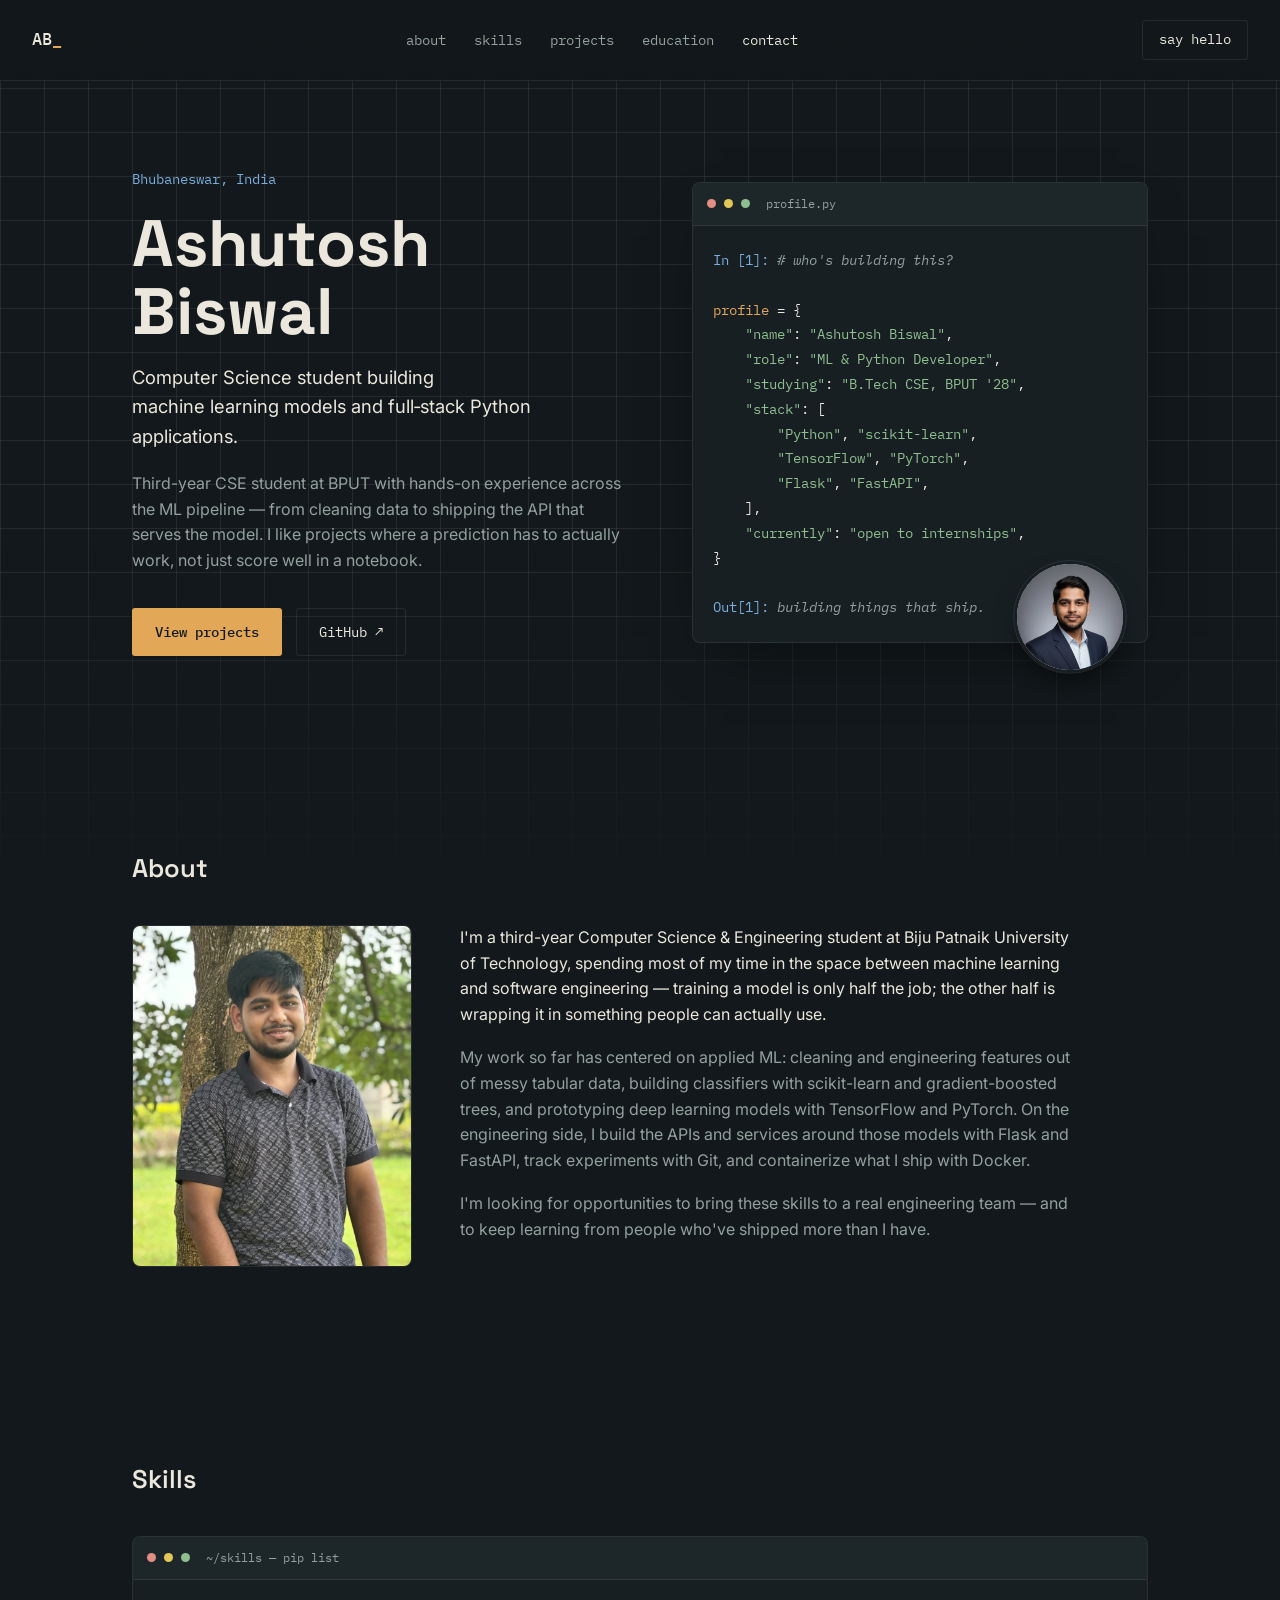
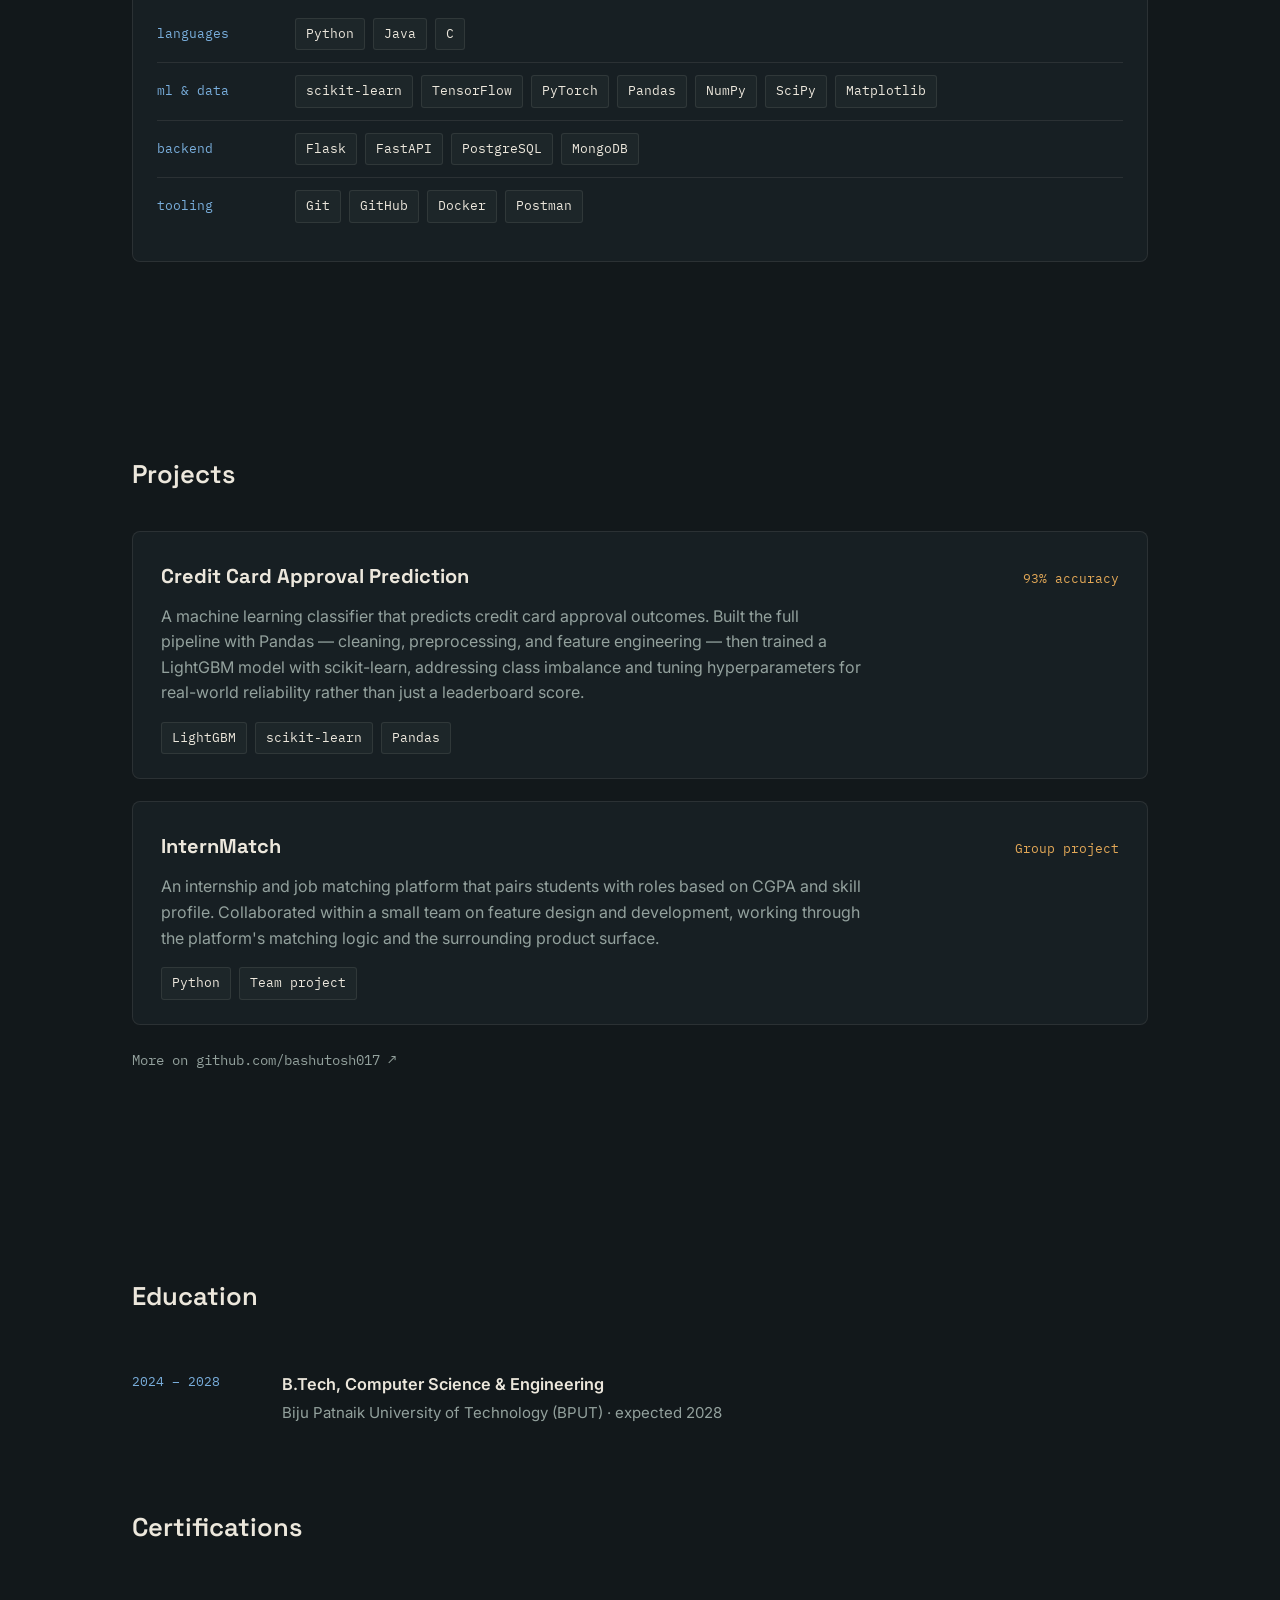
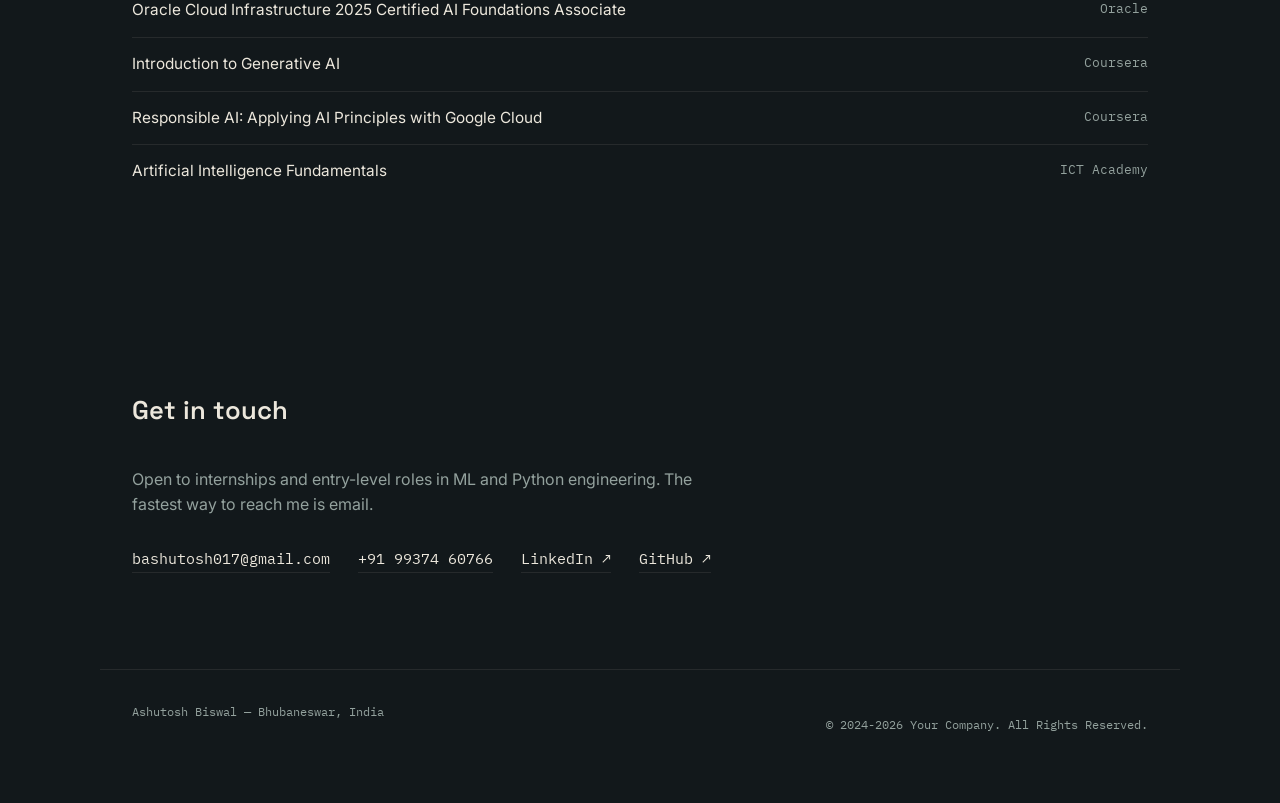
==== index.html @ 59e6945a "Add files via upload" ====
<!DOCTYPE html>
<html lang="en">
<head>
<meta charset="UTF-8">
<meta name="viewport" content="width=device-width, initial-scale=1.0">
<title>Ashutosh Biswal — ML & Python Developer</title>
<meta name="description" content="Portfolio of Ashutosh Biswal, a Computer Science student building machine learning models and Python applications.">
<link rel="icon" type="image/x-icon" href="/assets/favicon.ico">
<link rel="preconnect" href="https://fonts.googleapis.com">
<link rel="preconnect" href="https://fonts.gstatic.com" crossorigin>
<link href="https://fonts.googleapis.com/css2?family=Space+Grotesk:wght@400;500;600;700&family=IBM+Plex+Mono:wght@400;500&family=Inter:wght@400;500;600&display=swap" rel="stylesheet">
<link rel="stylesheet" href="style.css">
</head>
<body>

<div class="grid-overlay" aria-hidden="true"></div>

<header class="nav">
  <a href="#top" class="nav__brand">AB<span class="nav__cursor">_</span></a>
  <nav class="nav__links">
    <a href="#about">about</a>
    <a href="#skills">skills</a>
    <a href="#projects">projects</a>
    <a href="#education">education</a>
    <a href="#contact">contact</a>
  </nav>
  <a class="nav__resume" href="mailto:bashutosh017@gmail.com">say hello</a>
  <button class="nav__toggle" id="navToggle" aria-expanded="false" aria-controls="navMobile" aria-label="Open menu">
    <span></span><span></span>
  </button>
</header>

<nav id="navMobile" class="nav-mobile">
  <a href="#about">about</a>
  <a href="#skills">skills</a>
  <a href="#projects">projects</a>
  <a href="#education">education</a>
  <a href="#contact">contact</a>
</nav>

<main id="top">

  <!-- HERO -->
  <section class="hero">
    <div class="hero__text">
      <p class="hero__kicker">Bhubaneswar, India</p>
      <h1 class="hero__title">Ashutosh Biswal</h1>
      <p class="hero__role">Computer Science student building machine&nbsp;learning models and full‑stack Python applications.</p>
      <p class="hero__desc">Third-year CSE student at BPUT with hands-on experience across the ML pipeline — from cleaning data to shipping the API that serves the model. I like projects where a prediction has to actually work, not just score well in a notebook.</p>
      <div class="hero__actions">
        <a href="#projects" class="btn btn--primary">View projects</a>
        <a href="https://github.com/bashutosh017" target="_blank" rel="noopener" class="btn btn--ghost">GitHub ↗</a>
      </div>
    </div>

    <div class="hero__panel">
      <div class="cell">
        <div class="cell__bar">
          <span class="dot dot--r"></span><span class="dot dot--y"></span><span class="dot dot--g"></span>
          <span class="cell__label">profile.py</span>
        </div>
        <div class="cell__body">
<pre><code><span class="tok-kw">In [1]:</span> <span class="tok-com"># who's building this?</span>

<span class="tok-var">profile</span> = {
    <span class="tok-str">"name"</span>: <span class="tok-str">"Ashutosh Biswal"</span>,
    <span class="tok-str">"role"</span>: <span class="tok-str">"ML & Python Developer"</span>,
    <span class="tok-str">"studying"</span>: <span class="tok-str">"B.Tech CSE, BPUT '28"</span>,
    <span class="tok-str">"stack"</span>: [
        <span class="tok-str">"Python"</span>, <span class="tok-str">"scikit-learn"</span>,
        <span class="tok-str">"TensorFlow"</span>, <span class="tok-str">"PyTorch"</span>,
        <span class="tok-str">"Flask"</span>, <span class="tok-str">"FastAPI"</span>,
    ],
    <span class="tok-str">"currently"</span>: <span class="tok-str">"open to internships"</span>,
}

<span class="tok-kw">Out[1]:</span> <span class="tok-com">building things that ship.</span></code></pre>
        </div>
      </div>
      <img class="hero__photo" src="assets/headshot.jpg" alt="Portrait of Ashutosh Biswal">
    </div>
  </section>

  <!-- ABOUT -->
  <section id="about" class="section about">
    <h2 class="section__title">About</h2>
    <div class="about__grid">
      <img class="about__photo" src="assets/about.jpg" alt="Ashutosh Biswal standing outdoors">
      <div class="about__copy">
        <p>I'm a third-year Computer Science & Engineering student at Biju Patnaik University of Technology, spending most of my time in the space between machine learning and software engineering — training a model is only half the job; the other half is wrapping it in something people can actually use.</p>
        <p>My work so far has centered on applied ML: cleaning and engineering features out of messy tabular data, building classifiers with scikit-learn and gradient-boosted trees, and prototyping deep learning models with TensorFlow and PyTorch. On the engineering side, I build the APIs and services around those models with Flask and FastAPI, track experiments with Git, and containerize what I ship with Docker.</p>
        <p>I'm looking for opportunities to bring these skills to a real engineering team — and to keep learning from people who've shipped more than I have.</p>
      </div>
    </div>
  </section>

  <!-- SKILLS -->
  <section id="skills" class="section skills">
    <h2 class="section__title">Skills</h2>
    <div class="terminal">
      <div class="cell__bar">
        <span class="dot dot--r"></span><span class="dot dot--y"></span><span class="dot dot--g"></span>
        <span class="cell__label">~/skills — pip list</span>
      </div>
      <div class="terminal__body">
        <div class="skill-row">
          <span class="skill-row__label">languages</span>
          <div class="skill-tags">
            <span class="tag">Python</span><span class="tag">Java</span><span class="tag">C</span>
          </div>
        </div>
        <div class="skill-row">
          <span class="skill-row__label">ml &amp; data</span>
          <div class="skill-tags">
            <span class="tag">scikit-learn</span><span class="tag">TensorFlow</span><span class="tag">PyTorch</span><span class="tag">Pandas</span><span class="tag">NumPy</span><span class="tag">SciPy</span><span class="tag">Matplotlib</span>
          </div>
        </div>
        <div class="skill-row">
          <span class="skill-row__label">backend</span>
          <div class="skill-tags">
            <span class="tag">Flask</span><span class="tag">FastAPI</span><span class="tag">PostgreSQL</span><span class="tag">MongoDB</span>
          </div>
        </div>
        <div class="skill-row">
          <span class="skill-row__label">tooling</span>
          <div class="skill-tags">
            <span class="tag">Git</span><span class="tag">GitHub</span><span class="tag">Docker</span><span class="tag">Postman</span>
          </div>
        </div>
      </div>
    </div>
  </section>

  <!-- PROJECTS -->
  <section id="projects" class="section projects">
    <h2 class="section__title">Projects</h2>
    <div class="project-list">

      <article class="project">
        <div class="project__head">
          <h3>Credit Card Approval Prediction</h3>
          <span class="project__stat">93% accuracy</span>
        </div>
        <p>A machine learning classifier that predicts credit card approval outcomes. Built the full pipeline with Pandas — cleaning, preprocessing, and feature engineering — then trained a LightGBM model with scikit-learn, addressing class imbalance and tuning hyperparameters for real-world reliability rather than just a leaderboard score.</p>
        <div class="project__tags">
          <span class="tag">LightGBM</span><span class="tag">scikit-learn</span><span class="tag">Pandas</span>
        </div>
      </article>

      <article class="project">
        <div class="project__head">
          <h3>InternMatch</h3>
          <span class="project__stat">Group project</span>
        </div>
        <p>An internship and job matching platform that pairs students with roles based on CGPA and skill profile. Collaborated within a small team on feature design and development, working through the platform's matching logic and the surrounding product surface.</p>
        <div class="project__tags">
          <span class="tag">Python</span><span class="tag">Team project</span>
        </div>
      </article>

    </div>
    <p class="projects__more">More on <a href="https://github.com/bashutosh017" target="_blank" rel="noopener">github.com/bashutosh017 ↗</a></p>
  </section>

  <!-- EDUCATION + CERTIFICATIONS -->
  <section id="education" class="section edu">
    <h2 class="section__title">Education</h2>
    <ol class="timeline">
      <li>
        <span class="timeline__year">2024 – 2028</span>
        <div>
          <h3>B.Tech, Computer Science & Engineering</h3>
          <p>Biju Patnaik University of Technology (BPUT) · expected 2028</p>
        </div>
      </li>
      <!-- <li>
        <span class="timeline__year">Class XII</span>
        <div>
          <h3>Senior Secondary, CBSE</h3>
          <p>57.5%</p>
        </div>
      </li>
      <li>
        <span class="timeline__year">Class X</span>
        <div>
          <h3>Secondary, CBSE</h3>
          <p>81.2%</p>
        </div>
      </li> -->
    </ol>

    <h2 class="section__title section__title--spaced">Certifications</h2>
    <ul class="certs">
      <li><a href="https://catalog-education.oracle.com/ords/certview/sharebadge?id=CEF68B9917DEB747A6C649C1AF8A13E69504018E63F940E2C3B6FAB4DB45EC8C" target="_blank" rel="noopener"><span>Oracle Cloud Infrastructure 2025 Certified AI Foundations Associate</span><span class="certs__issuer">Oracle</span></a></li>
      <li><a href="https://www.coursera.org/account/accomplishments/verify/R4QJG4KWF47L" target="_blank" rel="noopener"><span>Introduction to Generative AI</span><span class="certs__issuer">Coursera</span></a></li>
      <li><a href="https://www.coursera.org/account/accomplishments/verify/NFGU2NR3I445" target="_blank" rel="noopener"><span>Responsible AI: Applying AI Principles with Google Cloud</span><span class="certs__issuer">Coursera</span></a></li>
      <li><a href="https://www.credly.com/badges/4d975b2f-3b99-4f7e-b25f-8cf0d9aad68c/" target="_blank" rel="noopener"><span>Artificial Intelligence Fundamentals</span><span class="certs__issuer">ICT Academy</span></a></li>
    </ul>
  </section>

  <!-- CONTACT -->
  <section id="contact" class="section contact">
    <h2 class="section__title">Get in touch</h2>
    <p class="contact__lead">Open to internships and entry-level roles in ML and Python engineering. The fastest way to reach me is email.</p>
    <div class="contact__links">
      <a href="mailto:bashutosh017@gmail.com">bashutosh017@gmail.com</a>
      <a href="tel:+919937460766">+91 99374 60766</a>
      <a href="https://www.linkedin.com/in/connect-ashutosh-biswal/" target="_blank" rel="noopener">LinkedIn ↗</a>
      <a href="https://github.com/bashutosh017" target="_blank" rel="noopener">GitHub ↗</a>
    </div>
  </section>

</main>

<footer class="footer">
  <span>Ashutosh Biswal — Bhubaneswar, India</span>
  <p>&copy; 2024-<script>document.write(new Date().getFullYear());</script> Your Company. All Rights Reserved.</p>
</footer>

<script src="script.js"></script>
</body>
</html>
---- style.css ----
:root{
  --ink:        #12181B;
  --panel:      #171F23;
  --panel-2:    #1D2629;
  --paper:      #ECE7DC;
  --muted:      #93A19D;
  --line:       rgba(236,231,220,0.09);
  --blue:       #79AEDC;
  --amber:      #E3A857;
  --green:      #8FBF8F;
  --red:        #E38E82;

  --font-display: 'Space Grotesk', sans-serif;
  --font-body:    'Inter', sans-serif;
  --font-mono:    'IBM Plex Mono', monospace;

  --maxw: 1080px;
}

*{ box-sizing:border-box; }
html{ scroll-behavior:smooth; scroll-padding-top:90px; }

body{
  margin:0;
  background:var(--ink);
  color:var(--paper);
  font-family:var(--font-body);
  line-height:1.6;
  -webkit-font-smoothing:antialiased;
}

a{ color:inherit; text-decoration:none; }
img{ max-width:100%; display:block; }
ul,ol{ margin:0; padding:0; list-style:none; }

:focus-visible{
  outline:2px solid var(--amber);
  outline-offset:3px;
}

@media (prefers-reduced-motion: reduce){
  *{ animation-duration:0.001ms !important; animation-iteration-count:1 !important; transition-duration:0.001ms !important; scroll-behavior:auto !important; }
}

/* faint graph-paper texture across the whole page */
.grid-overlay{
  position:fixed; inset:0; pointer-events:none; z-index:0;
  background-image:
    linear-gradient(var(--line) 1px, transparent 1px),
    linear-gradient(90deg, var(--line) 1px, transparent 1px);
  background-size:44px 44px;
  mask-image:linear-gradient(to bottom, black, black 60%, transparent 100%);
}


.section{
  position:relative; z-index:1;
  max-width:var(--maxw);
  margin:0 auto;
  padding:96px 32px;
}
.section__title{
  font-family:var(--font-display);
  font-size:clamp(1.5rem, 2vw, 1.9rem);
  font-weight:600;
  margin:0 0 36px;
  color:var(--paper);
}
.section__title--spaced{ margin-top:64px; }


.nav{
  position:sticky; top:0; z-index:10;
  display:flex; align-items:center; justify-content:space-between;
  padding:20px 32px;
  background:rgba(18,24,27,0.85);
  backdrop-filter:blur(8px);
  border-bottom:1px solid var(--line);
}
.nav__brand{
  font-family:var(--font-mono);
  font-size:1.05rem;
  font-weight:500;
  color:var(--paper);
}
.nav__cursor{ color:var(--amber); }
.nav__links{ display:flex; gap:28px; font-family:var(--font-mono); font-size:0.88rem; color:var(--muted); }
.nav__links a:hover, .nav__links a.is-active{ color:var(--paper); }
.nav-mobile a.is-active{ color:var(--paper); }
.nav__resume{
  font-family:var(--font-mono);
  font-size:0.85rem;
  padding:8px 16px;
  border:1px solid var(--line);
  border-radius:3px;
  color:var(--paper);
  transition:border-color .15s ease, color .15s ease;
}
.nav__resume:hover{ border-color:var(--amber); color:var(--amber); }

.nav__toggle{
  display:none;
  width:34px; height:34px;
  background:none; border:none; cursor:pointer;
  flex-direction:column; align-items:center; justify-content:center; gap:6px;
}
.nav__toggle span{
  width:20px; height:1.5px; background:var(--paper);
  transition:transform .2s ease, opacity .2s ease;
}
.nav__toggle[aria-expanded="true"] span:first-child{ transform:translateY(3.75px) rotate(45deg); }
.nav__toggle[aria-expanded="true"] span:last-child{ transform:translateY(-3.75px) rotate(-45deg); }

.nav-mobile{
  display:none;
  flex-direction:column;
  position:sticky; top:73px; z-index:9;
  background:var(--ink);
  border-bottom:1px solid var(--line);
}
.nav-mobile.is-open{ display:flex; }
.nav-mobile a{
  padding:16px 32px;
  font-family:var(--font-mono);
  font-size:0.95rem;
  color:var(--muted);
  border-bottom:1px solid var(--line);
}
.nav-mobile a:hover{ color:var(--paper); }

@media (max-width:760px){
  .nav__links{ display:none; }
  .nav__toggle{ display:flex; }
  .nav__resume{ display:none; }
}


.hero{
  position:relative; z-index:1;
  max-width:var(--maxw);
  margin:0 auto;
  padding:88px 32px 96px;
  display:grid;
  grid-template-columns:1.05fr 0.95fr;
  gap:56px;
  align-items:center;
}
.hero__kicker{
  font-family:var(--font-mono);
  font-size:0.85rem;
  color:var(--blue);
  margin:0 0 18px;
}
.hero__title{
  font-family:var(--font-display);
  font-size:clamp(2.6rem, 5.4vw, 4.1rem);
  line-height:1.04;
  font-weight:700;
  margin:0 0 18px;
  color:var(--paper);
}
.hero__role{
  font-size:1.15rem;
  color:var(--paper);
  max-width:34ch;
  margin:0 0 20px;
}
.hero__desc{
  color:var(--muted);
  max-width:52ch;
  margin:0 0 34px;
}
.hero__actions{ display:flex; gap:14px; flex-wrap:wrap; }

.btn{
  font-family:var(--font-mono);
  font-size:0.88rem;
  padding:12px 22px;
  border-radius:3px;
  border:1px solid transparent;
  display:inline-block;
  transition:transform .15s ease, border-color .15s ease, background .15s ease;
}
.btn--primary{ background:var(--amber); color:var(--ink); font-weight:500; }
.btn--primary:hover{ transform:translateY(-1px); }
.btn--ghost{ border-color:var(--line); color:var(--paper); }
.btn--ghost:hover{ border-color:var(--blue); color:var(--blue); }

.hero__panel{ position:relative; }

.cell{
  background:var(--panel);
  border:1px solid var(--line);
  border-radius:8px;
  overflow:hidden;
  box-shadow:0 24px 60px -30px rgba(0,0,0,0.6);
}
.cell__bar{
  display:flex; align-items:center; gap:8px;
  padding:11px 14px;
  background:var(--panel-2);
  border-bottom:1px solid var(--line);
}
.dot{ width:9px; height:9px; border-radius:50%; display:inline-block; }
.dot--r{ background:#E38E82; } .dot--y{ background:#E3C857; } .dot--g{ background:#8FBF8F; }
.cell__label{
  margin-left:8px;
  font-family:var(--font-mono);
  font-size:0.78rem;
  color:var(--muted);
}
.cell__body{ padding:22px 20px; overflow-x:auto; }
.cell__body pre{ margin:0; }
.cell__body code{
  font-family:var(--font-mono);
  font-size:0.86rem;
  line-height:1.75;
  white-space:pre;
  color:var(--paper);
}
.tok-kw{ color:var(--blue); }
.tok-com{ color:var(--muted); font-style:italic; }
.tok-var{ color:var(--amber); }
.tok-str{ color:var(--green); }

.hero__photo{
  width:112px; height:112px;
  border-radius:50%;
  object-fit:cover;
  border:3px solid var(--panel);
  outline:1px solid var(--line);
  position:absolute;
  right:22px; bottom:-30px;
  box-shadow:0 14px 30px -12px rgba(0,0,0,0.7);
}

@media (max-width:860px){
  .hero{ grid-template-columns:1fr; padding-top:56px; }
  .hero__photo{ position:static; margin-top:18px; }
}

/* ---------------------------------------------------------
   About
--------------------------------------------------------- */
.about__grid{
  display:grid;
  grid-template-columns:280px 1fr;
  gap:48px;
  align-items:start;
}
.about__photo{
  border-radius:8px;
  border:1px solid var(--line);
}
.about__copy p{ color:var(--muted); margin:0 0 18px; max-width:62ch; }
.about__copy p:first-child{ color:var(--paper); }

@media (max-width:760px){
  .about__grid{ grid-template-columns:1fr; }
  .about__photo{ max-width:220px; }
}

/* ---------------------------------------------------------
   Skills (terminal block)
--------------------------------------------------------- */
.terminal{
  background:var(--panel);
  border:1px solid var(--line);
  border-radius:8px;
  overflow:hidden;
}
.terminal__body{ padding:26px 24px; }
.skill-row{
  display:grid;
  grid-template-columns:120px 1fr;
  gap:18px;
  align-items:baseline;
  padding:12px 0;
  border-bottom:1px solid var(--line);
}
.skill-row:last-child{ border-bottom:none; }
.skill-row__label{
  font-family:var(--font-mono);
  font-size:0.82rem;
  color:var(--blue);
}
.skill-tags{ display:flex; flex-wrap:wrap; gap:8px; }
.tag{
  font-family:var(--font-mono);
  font-size:0.8rem;
  color:var(--paper);
  background:var(--panel-2);
  border:1px solid var(--line);
  border-radius:3px;
  padding:5px 10px;
}

@media (max-width:560px){
  .skill-row{ grid-template-columns:1fr; gap:8px; }
}

/* ---------------------------------------------------------
   Projects
--------------------------------------------------------- */
.project-list{ display:flex; flex-direction:column; gap:22px; }
.project{
  background:var(--panel);
  border:1px solid var(--line);
  border-radius:8px;
  padding:28px 28px 24px;
  transition:border-color .15s ease;
}
.project:hover{ border-color:var(--blue); }
.project__head{
  display:flex; align-items:baseline; justify-content:space-between; gap:16px;
  margin-bottom:12px; flex-wrap:wrap;
}
.project__head h3{
  font-family:var(--font-display);
  font-size:1.25rem;
  margin:0;
  color:var(--paper);
}
.project__stat{
  font-family:var(--font-mono);
  font-size:0.8rem;
  color:var(--amber);
}
.project p{ color:var(--muted); margin:0 0 16px; max-width:70ch; }
.project__tags{ display:flex; gap:8px; flex-wrap:wrap; }

.projects__more{
  margin-top:24px;
  font-family:var(--font-mono);
  font-size:0.86rem;
  color:var(--muted);
}
.projects__more a:hover{ color:var(--blue); }

/* ---------------------------------------------------------
   Education / timeline
--------------------------------------------------------- */
.timeline{ display:flex; flex-direction:column; gap:0; }
.timeline li{
  display:grid;
  grid-template-columns:130px 1fr;
  gap:20px;
  padding:18px 0;
  border-bottom:1px solid var(--line);
}
.timeline li:last-child{ border-bottom:none; }
.timeline__year{
  font-family:var(--font-mono);
  font-size:0.82rem;
  color:var(--blue);
}
.timeline h3{ margin:0 0 4px; font-size:1.02rem; font-weight:600; color:var(--paper); }
.timeline p{ margin:0; color:var(--muted); font-size:0.94rem; }

@media (max-width:560px){
  .timeline li{ grid-template-columns:1fr; gap:4px; }
}

.certs{ display:flex; flex-direction:column; }
.certs li{
  display:flex; justify-content:space-between; gap:16px;
  padding:14px 0;
  border-bottom:1px solid var(--line);
  color:var(--paper);
  font-size:0.96rem;
}
.certs li:last-child{ border-bottom:none; }
.certs__issuer{
  font-family:var(--font-mono);
  font-size:0.82rem;
  color:var(--muted);
  white-space:nowrap;
}

.certs li a{
  display:flex; justify-content:space-between; gap:16px; width:100%;
  color:inherit; text-decoration:none;
}
.certs li a:hover span:first-child{ color:var(--amber); }

@media (max-width:560px){
  .certs li{ flex-direction:column; gap:4px; }
}

/* ---------------------------------------------------------
   Contact
--------------------------------------------------------- */
.contact__lead{ color:var(--muted); max-width:56ch; margin:0 0 28px; }
.contact__links{
  display:flex; flex-wrap:wrap; gap:14px 28px;
  font-family:var(--font-mono);
  font-size:0.95rem;
}
.contact__links a{
  padding-bottom:2px;
  border-bottom:1px solid var(--line);
  transition:border-color .15s ease, color .15s ease;
}
.contact__links a:hover{ color:var(--amber); border-color:var(--amber); }

/* ---------------------------------------------------------
   Footer
--------------------------------------------------------- */
.footer{
  position:relative; z-index:1;
  max-width:var(--maxw);
  margin:0 auto;
  padding:32px 32px 56px;
  display:flex; justify-content:space-between; flex-wrap:wrap; gap:8px;
  font-family:var(--font-mono);
  font-size:0.78rem;
  color:var(--muted);
  border-top:1px solid var(--line);
}
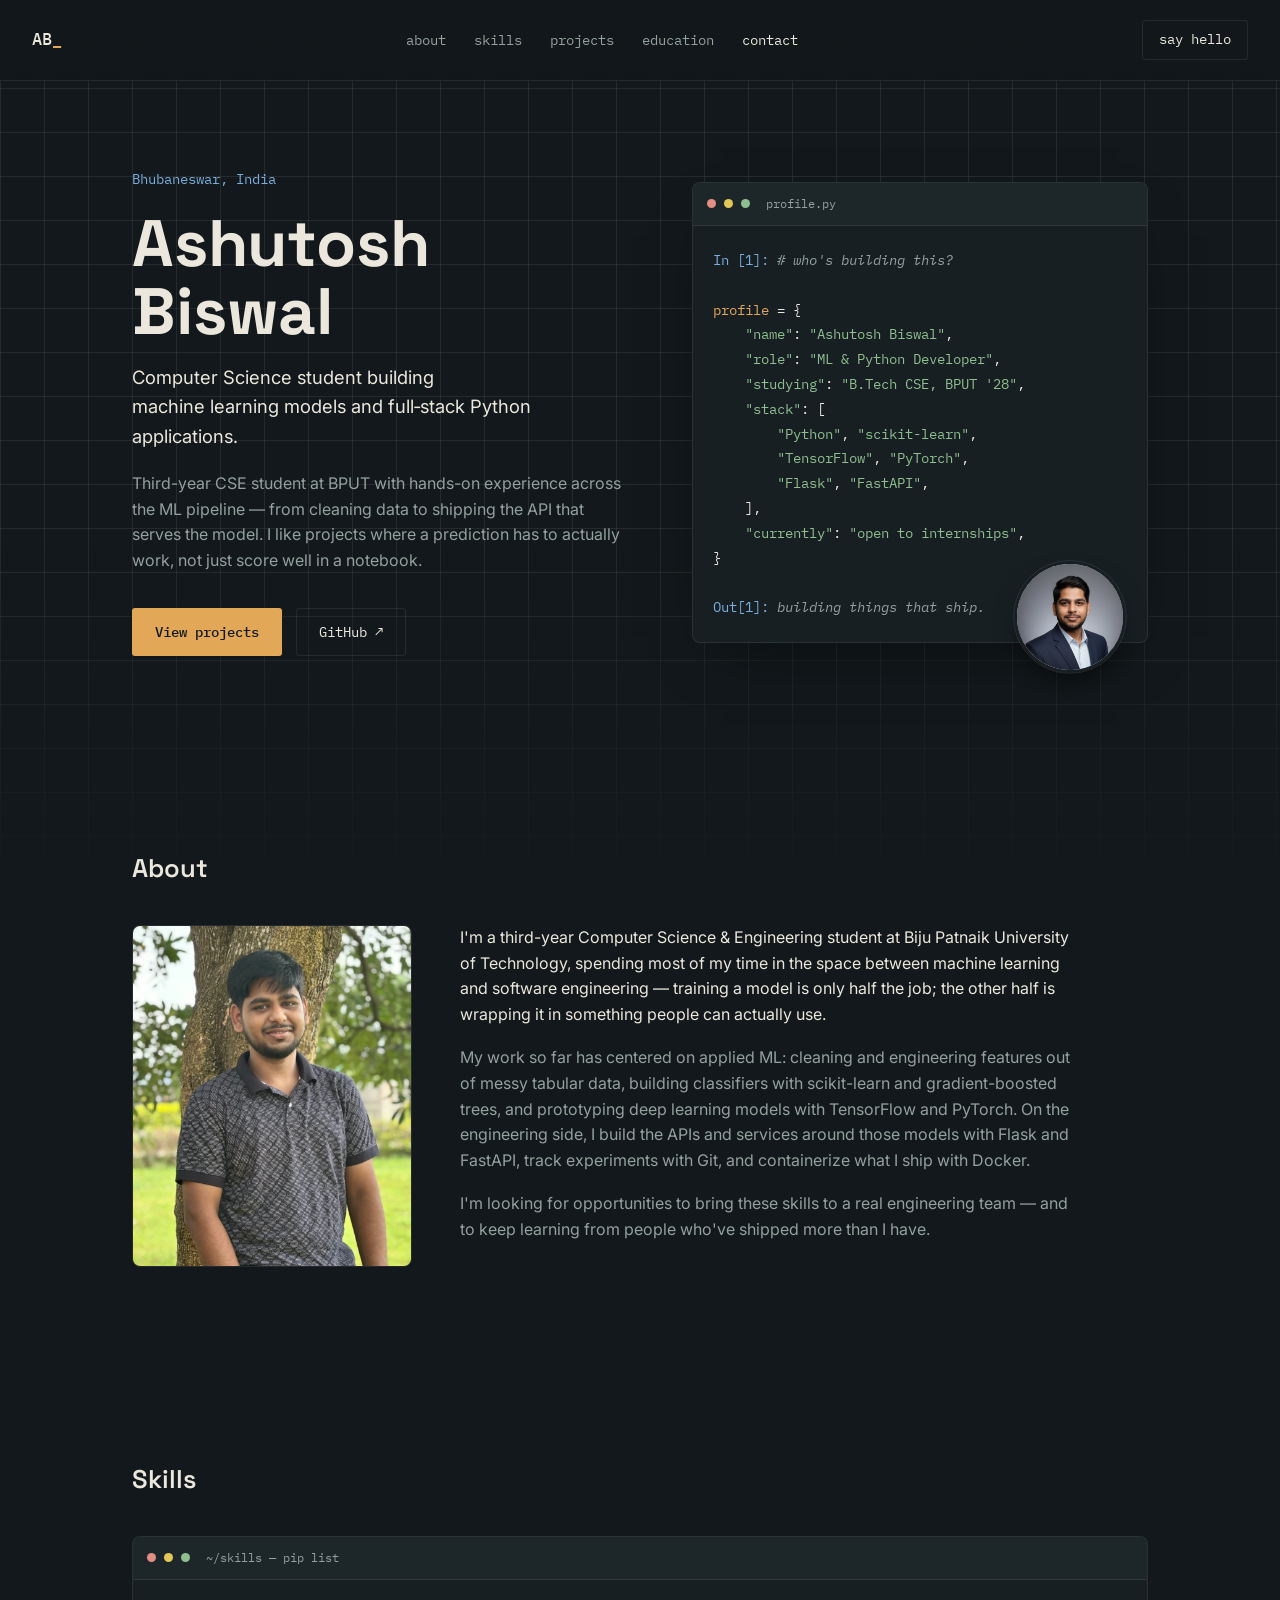
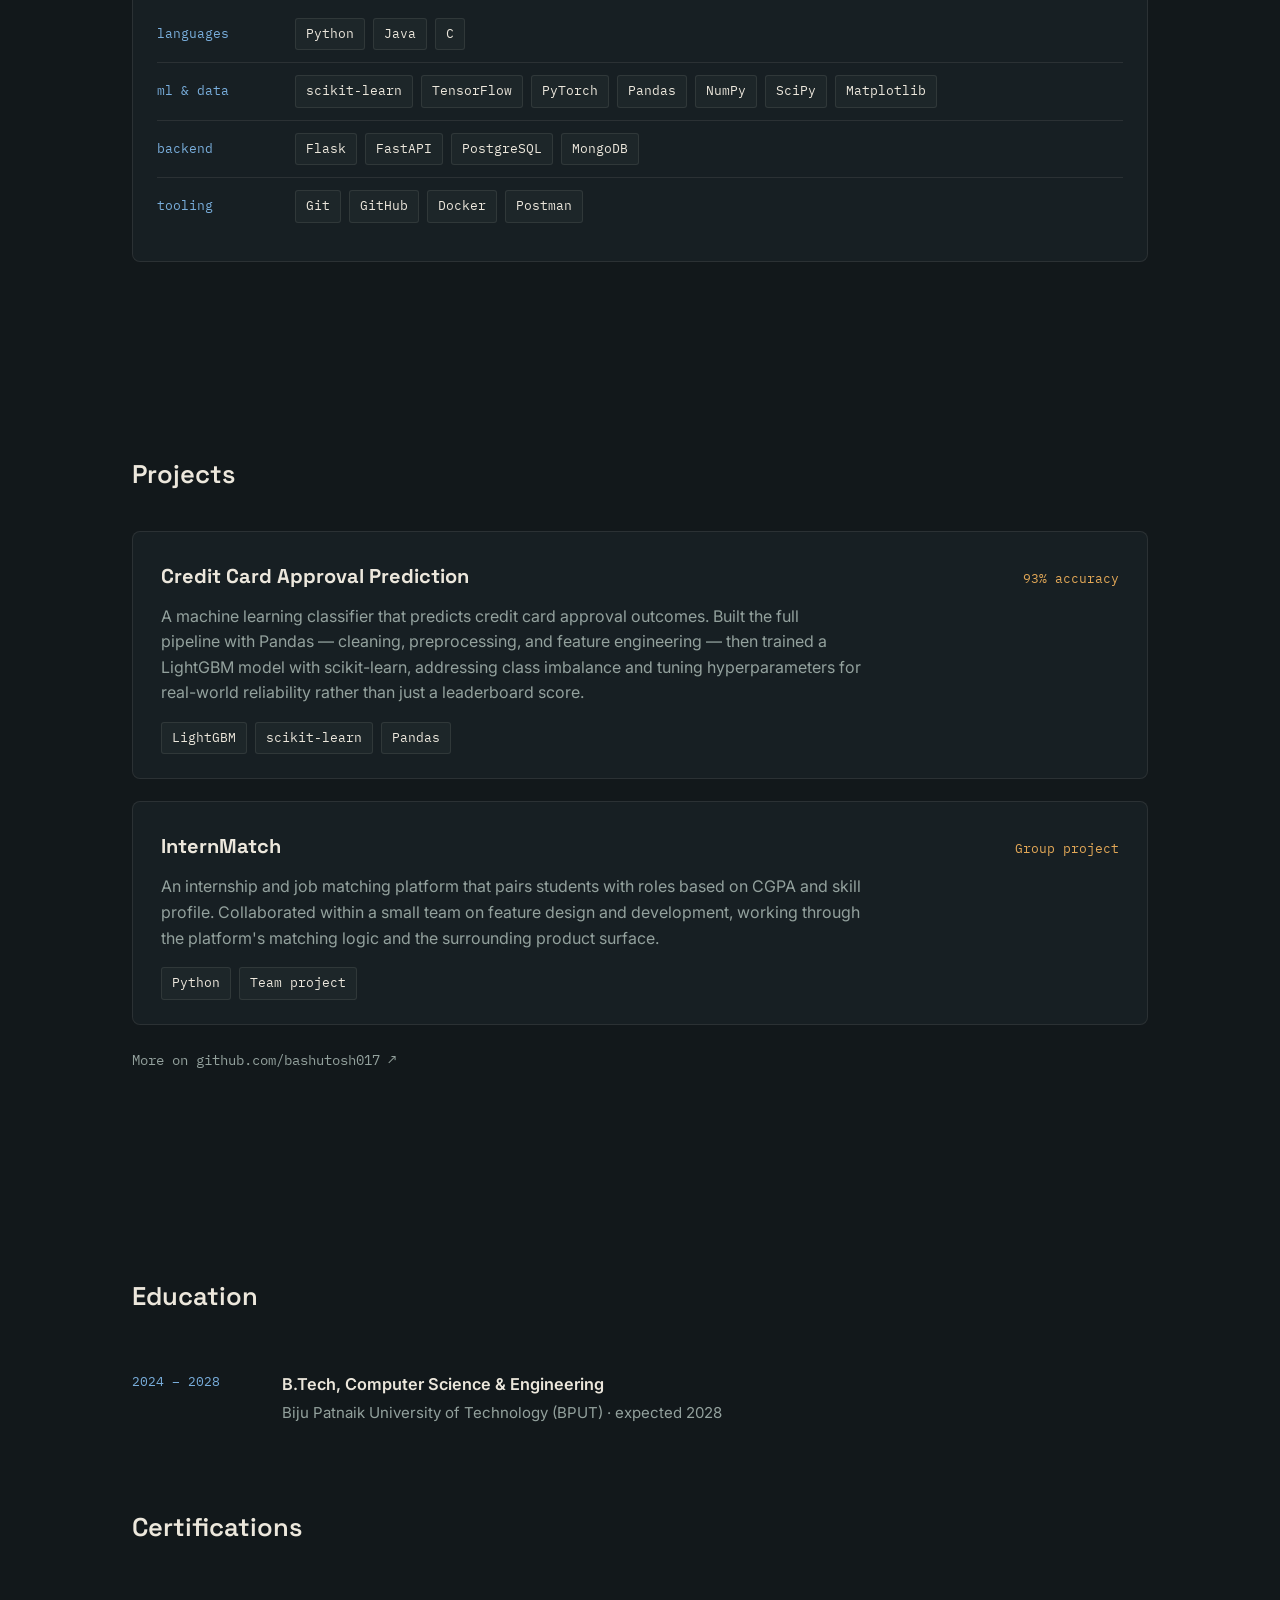
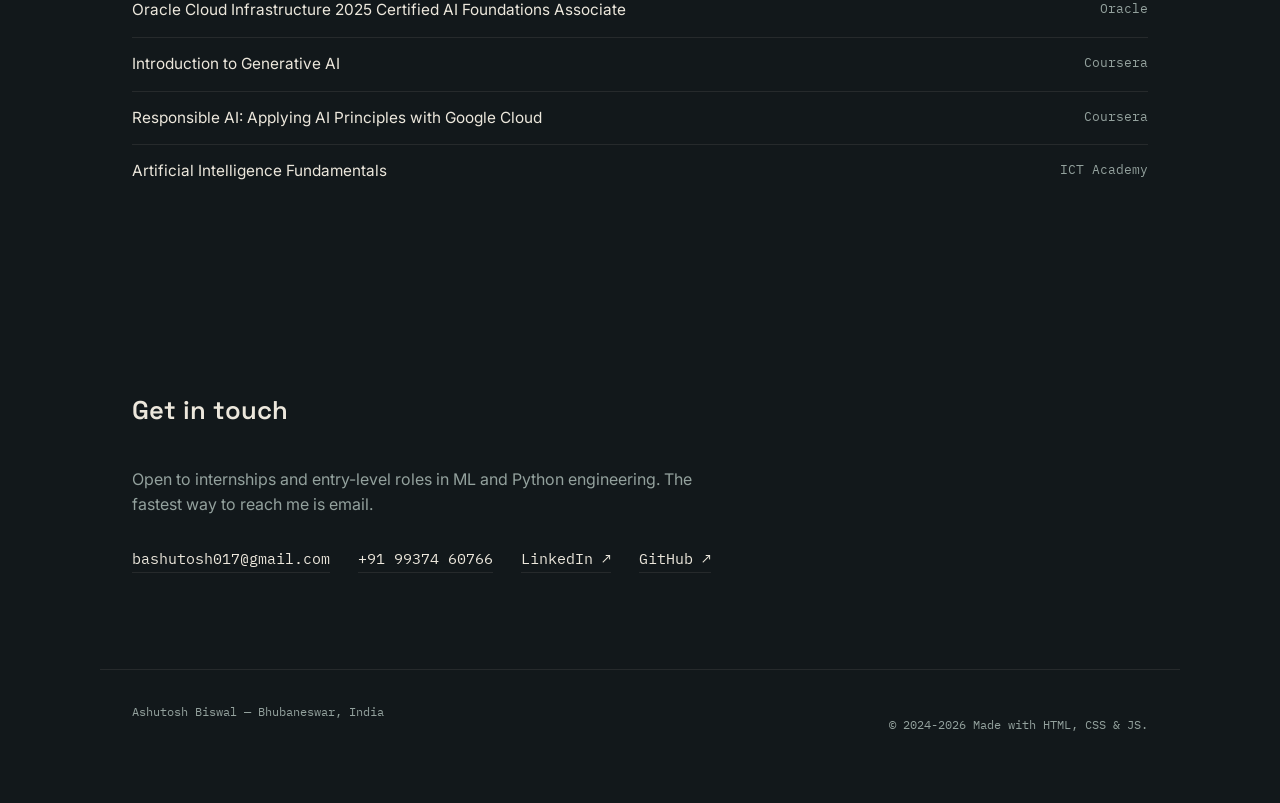
==== commit 4723ca91: "Update index.html" ====
--- a/index.html
+++ b/index.html
@@ -214,7 +214,7 @@
 
 <footer class="footer">
   <span>Ashutosh Biswal — Bhubaneswar, India</span>
-  <p>&copy; 2024-<script>document.write(new Date().getFullYear());</script> Your Company. All Rights Reserved.</p>
+  <p>&copy; 2024-<script>document.write(new Date().getFullYear());</script> Made with HTML, CSS & JS.</p>
 </footer>
 
 <script src="script.js"></script>
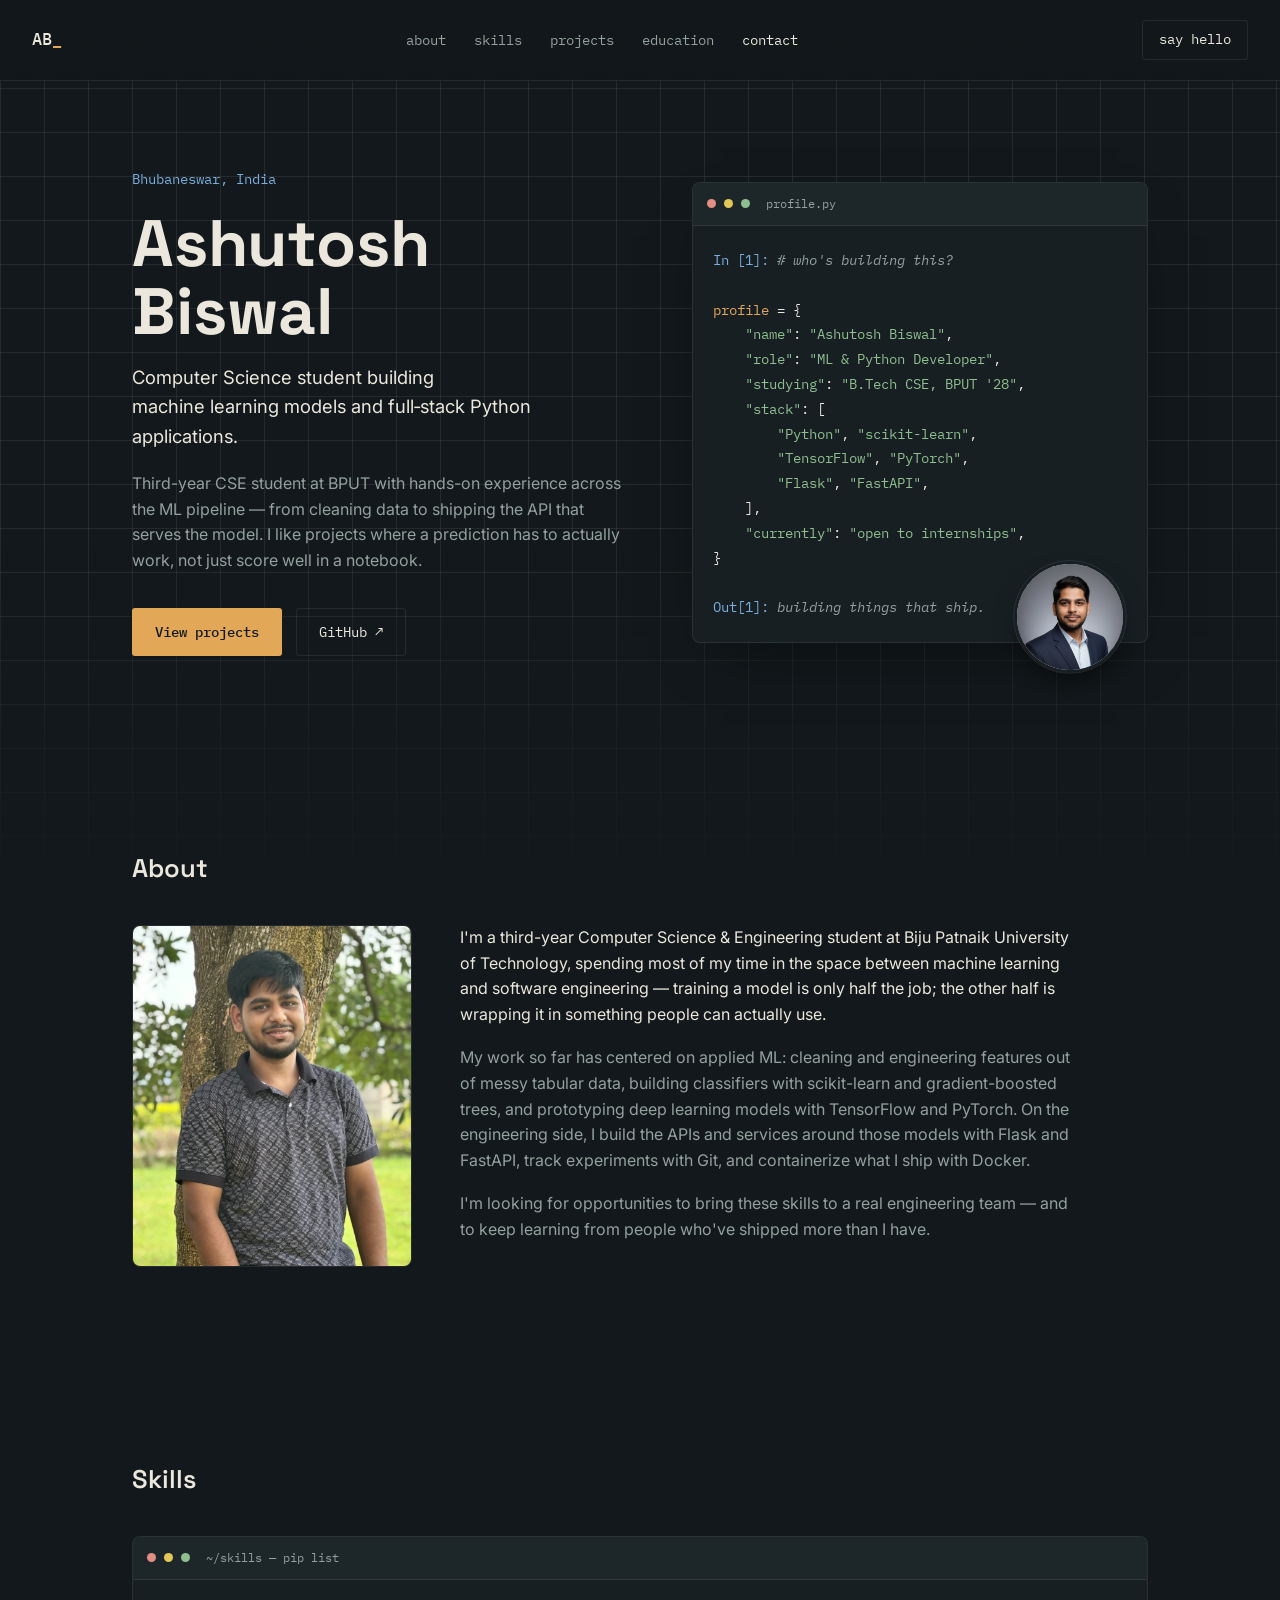
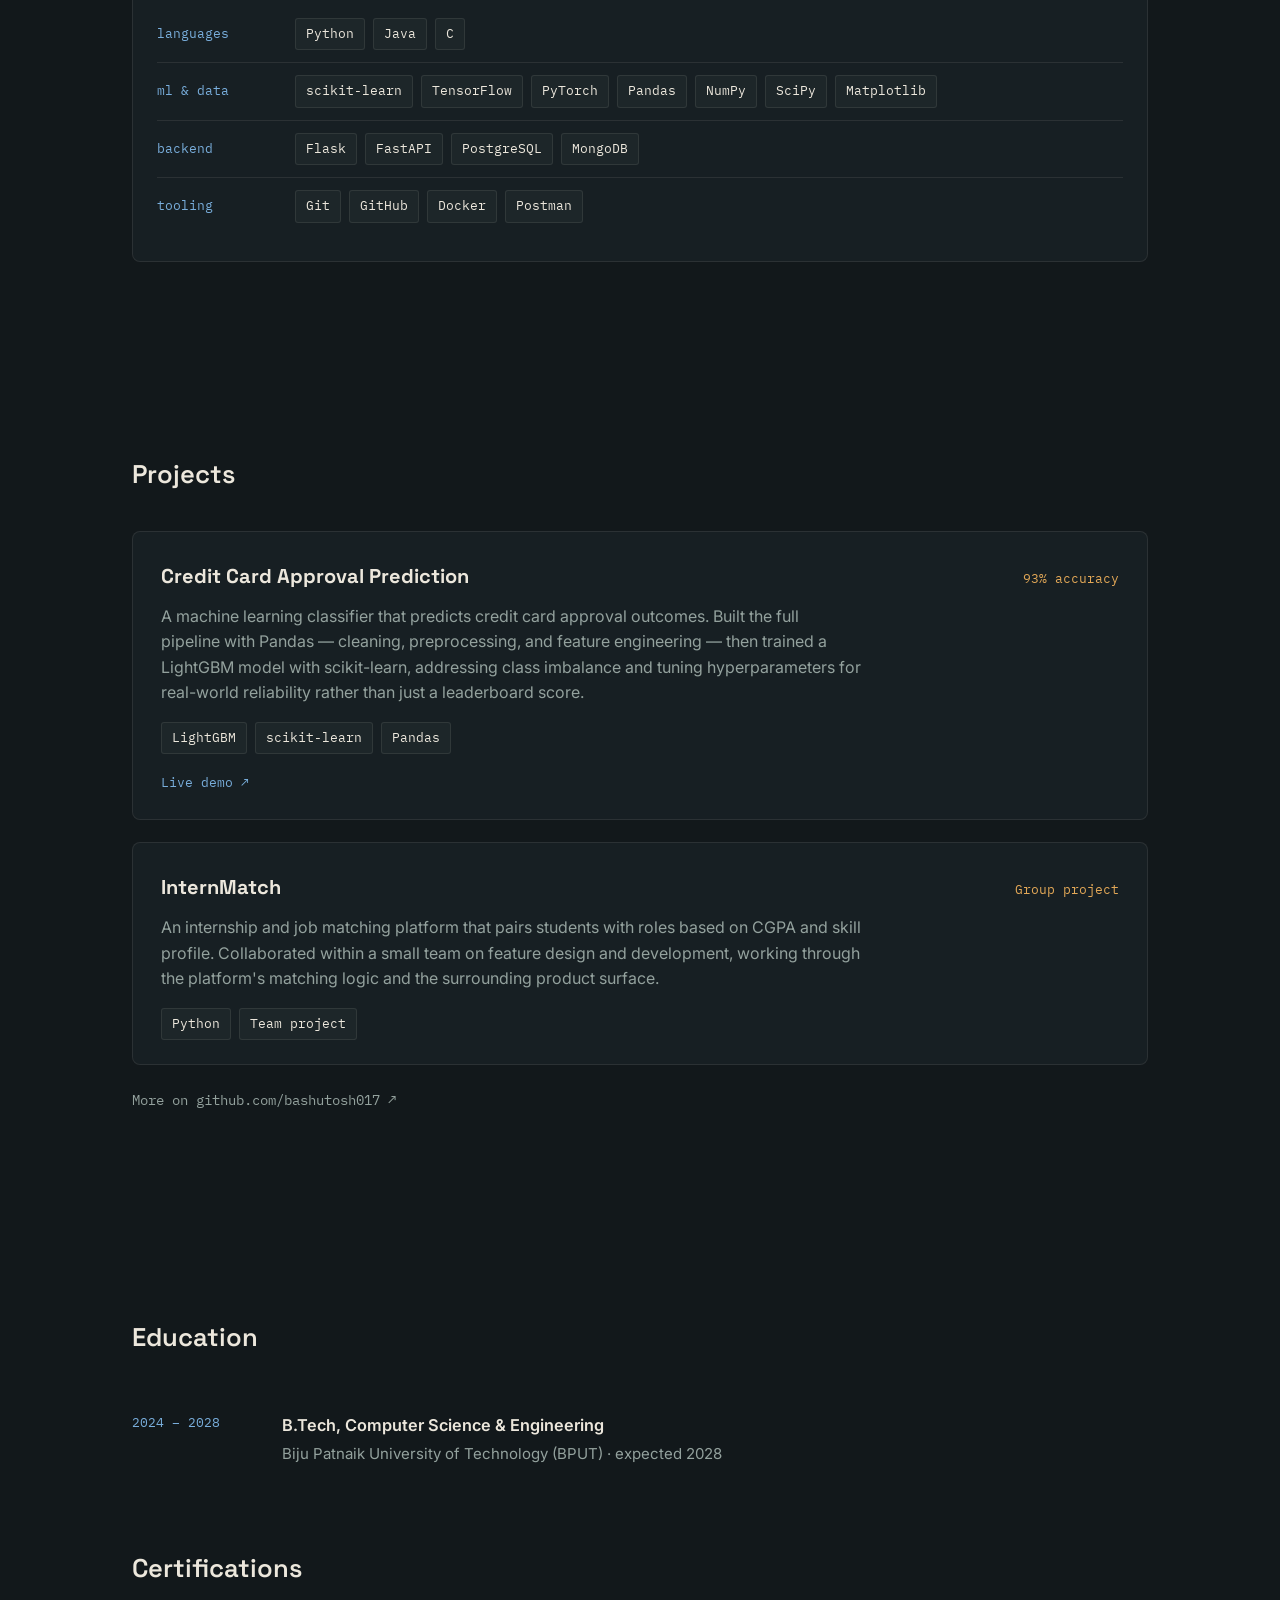
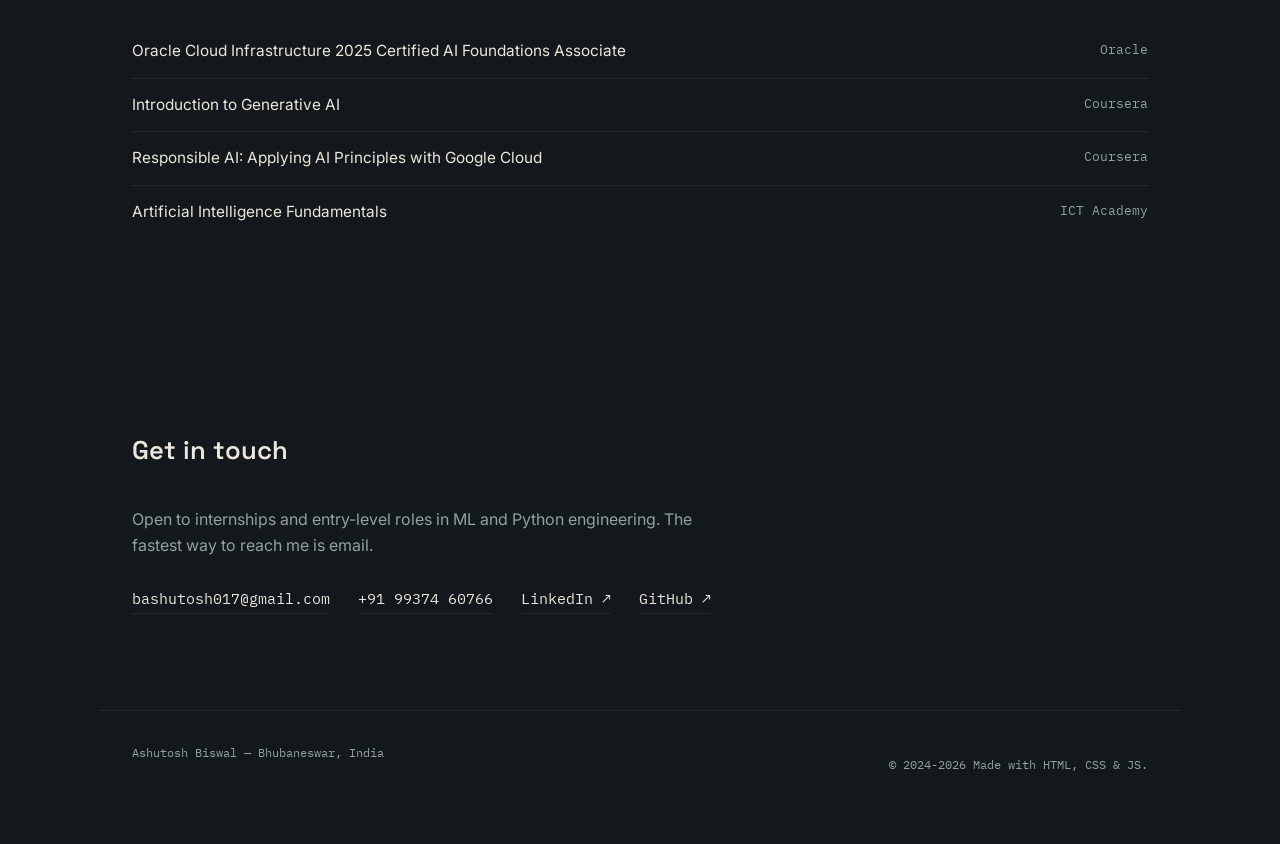
==== commit 92cae2b6: "Adding link in project" ====
--- a/index.html
+++ b/index.html
@@ -136,7 +136,7 @@
     <h2 class="section__title">Projects</h2>
     <div class="project-list">
 
-      <article class="project">
+      <a class="project project--link" href="https://credit-card-approval-model-live.onrender.com/" target="_blank" rel="noopener noreferrer" aria-label="Open the live Credit Card Approval Prediction app">
         <div class="project__head">
           <h3>Credit Card Approval Prediction</h3>
           <span class="project__stat">93% accuracy</span>
@@ -145,7 +145,8 @@
         <div class="project__tags">
           <span class="tag">LightGBM</span><span class="tag">scikit-learn</span><span class="tag">Pandas</span>
         </div>
-      </article>
+        <span class="project__link-cue">Live demo ↗</span>
+      </a>
 
       <article class="project">
         <div class="project__head">
--- a/style.css
+++ b/style.css
@@ -311,7 +311,9 @@
   padding:28px 28px 24px;
   transition:border-color .15s ease;
 }
+.project--link{ display:block; }
 .project:hover{ border-color:var(--blue); }
+.project--link:focus-visible{ outline-color:var(--blue); }
 .project__head{
   display:flex; align-items:baseline; justify-content:space-between; gap:16px;
   margin-bottom:12px; flex-wrap:wrap;
@@ -329,6 +331,13 @@
 }
 .project p{ color:var(--muted); margin:0 0 16px; max-width:70ch; }
 .project__tags{ display:flex; gap:8px; flex-wrap:wrap; }
+.project__link-cue{
+  display:inline-block;
+  margin-top:18px;
+  color:var(--blue);
+  font-family:var(--font-mono);
+  font-size:0.82rem;
+}
 
 .projects__more{
   margin-top:24px;
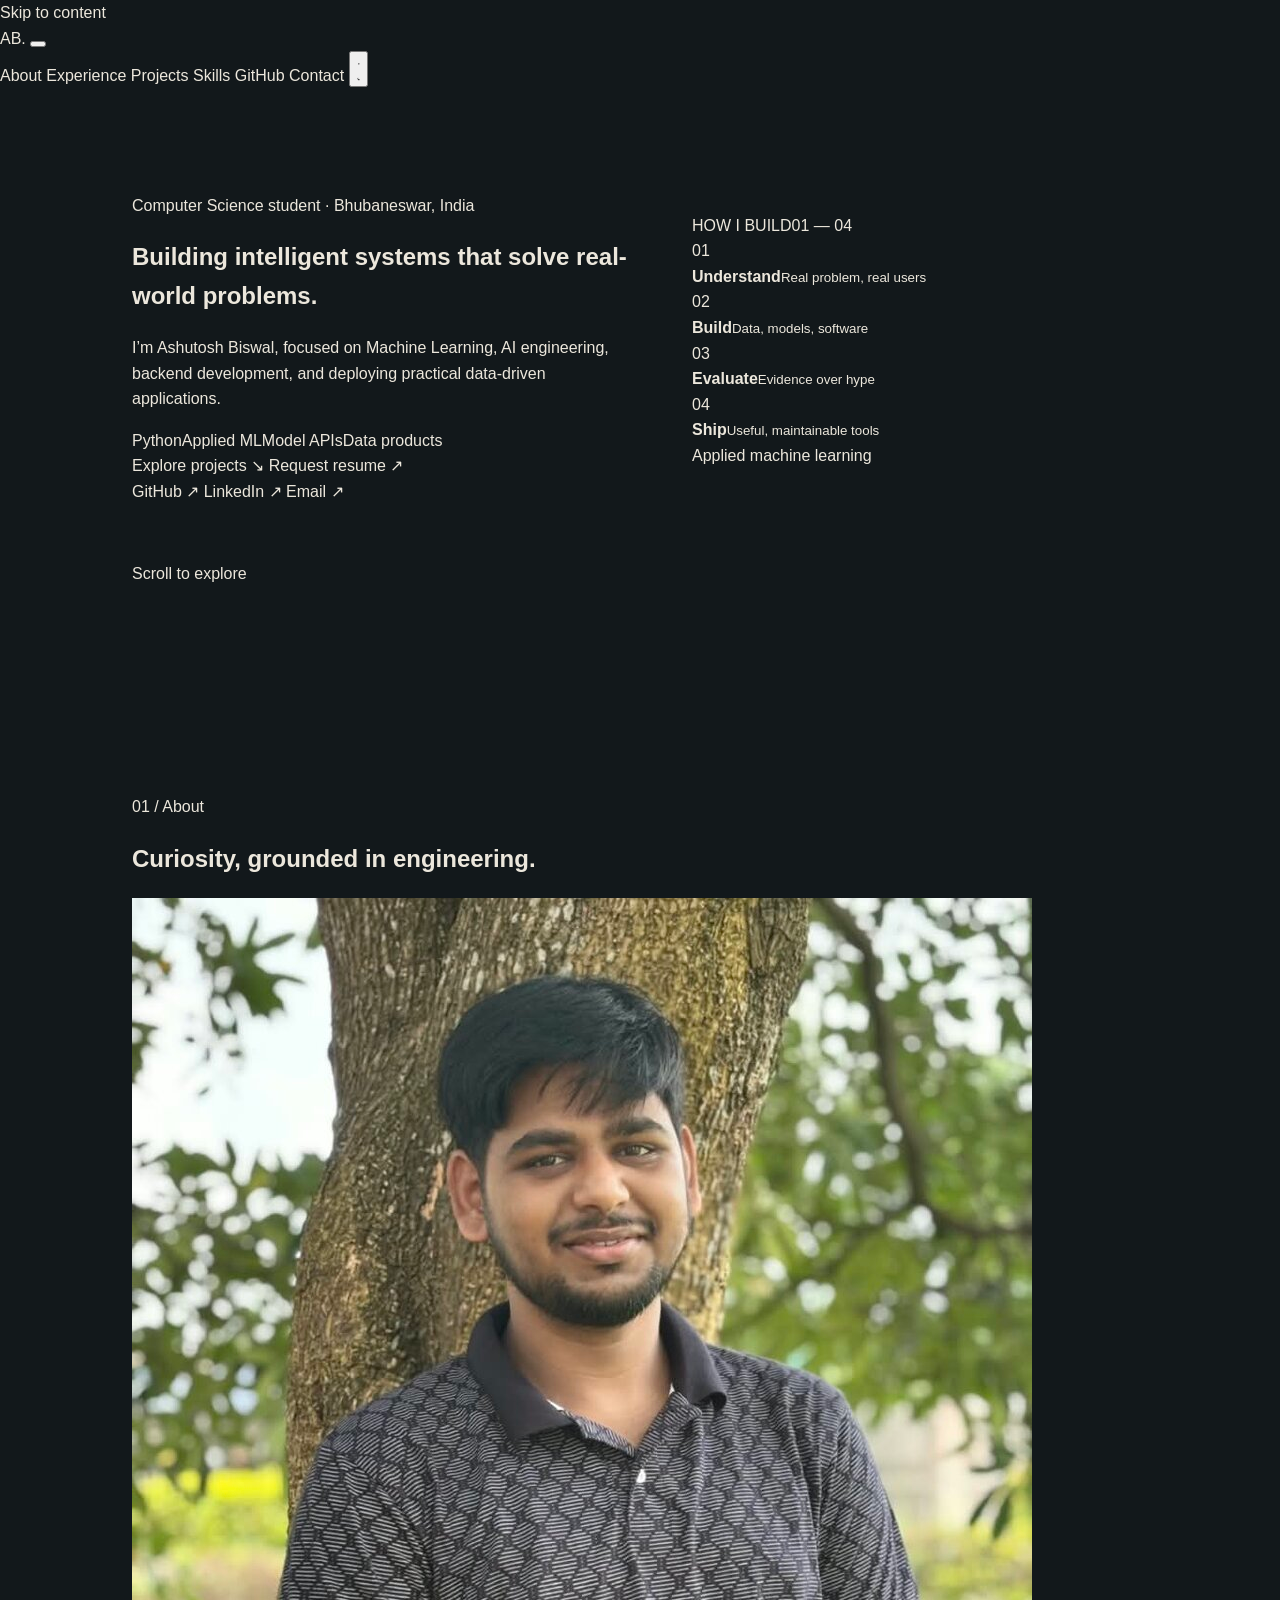
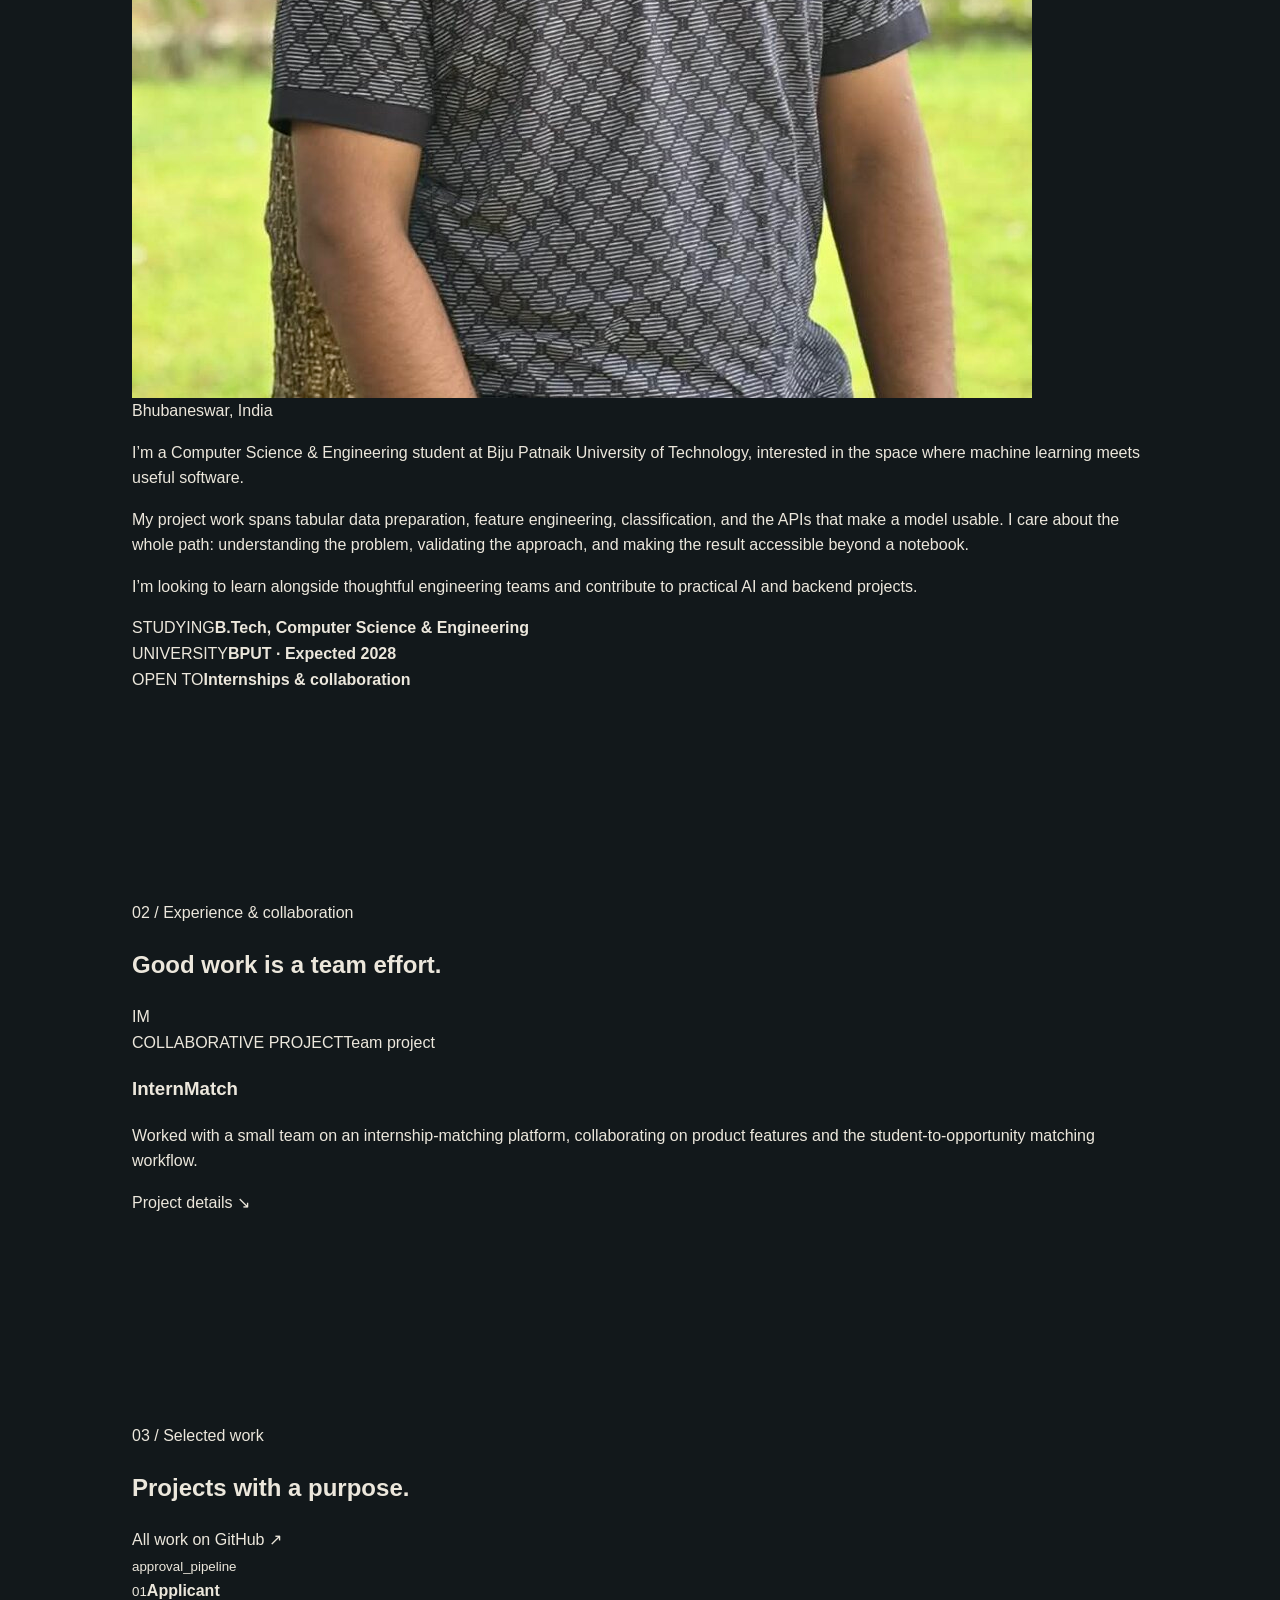
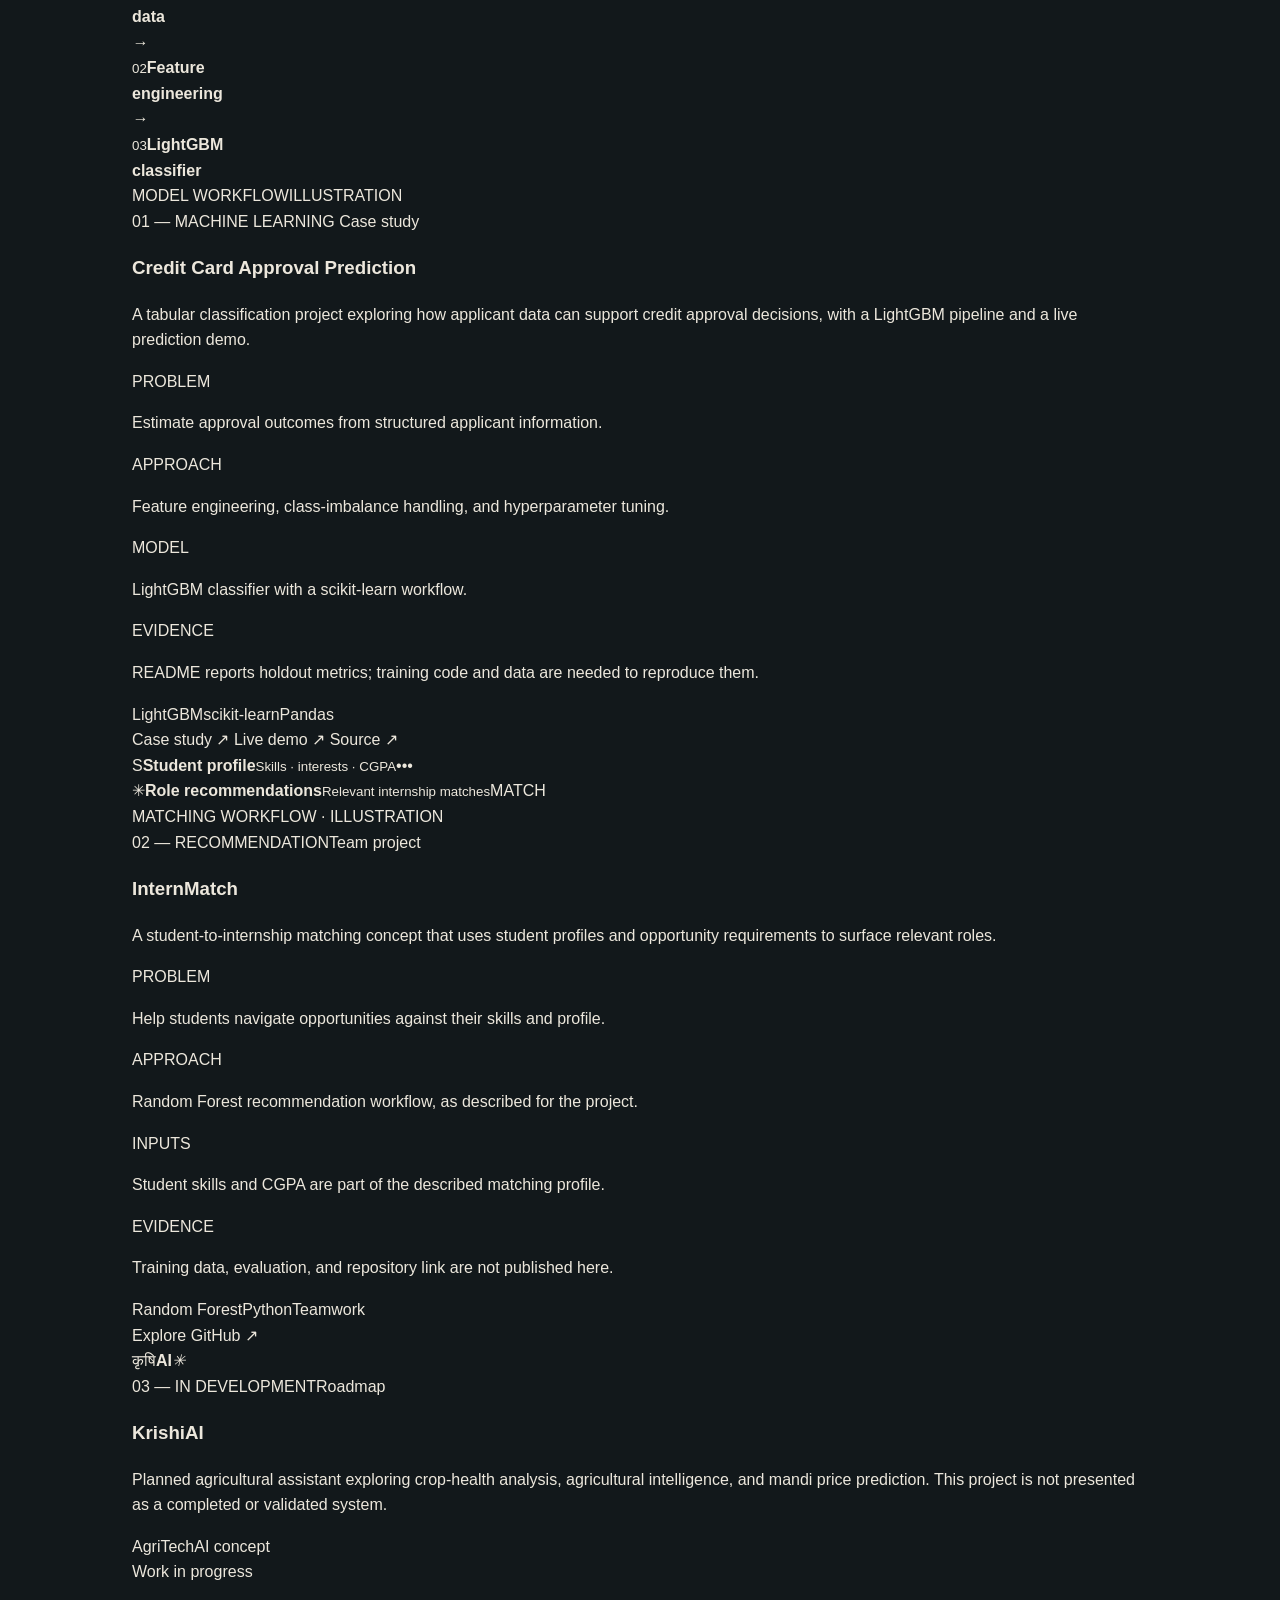
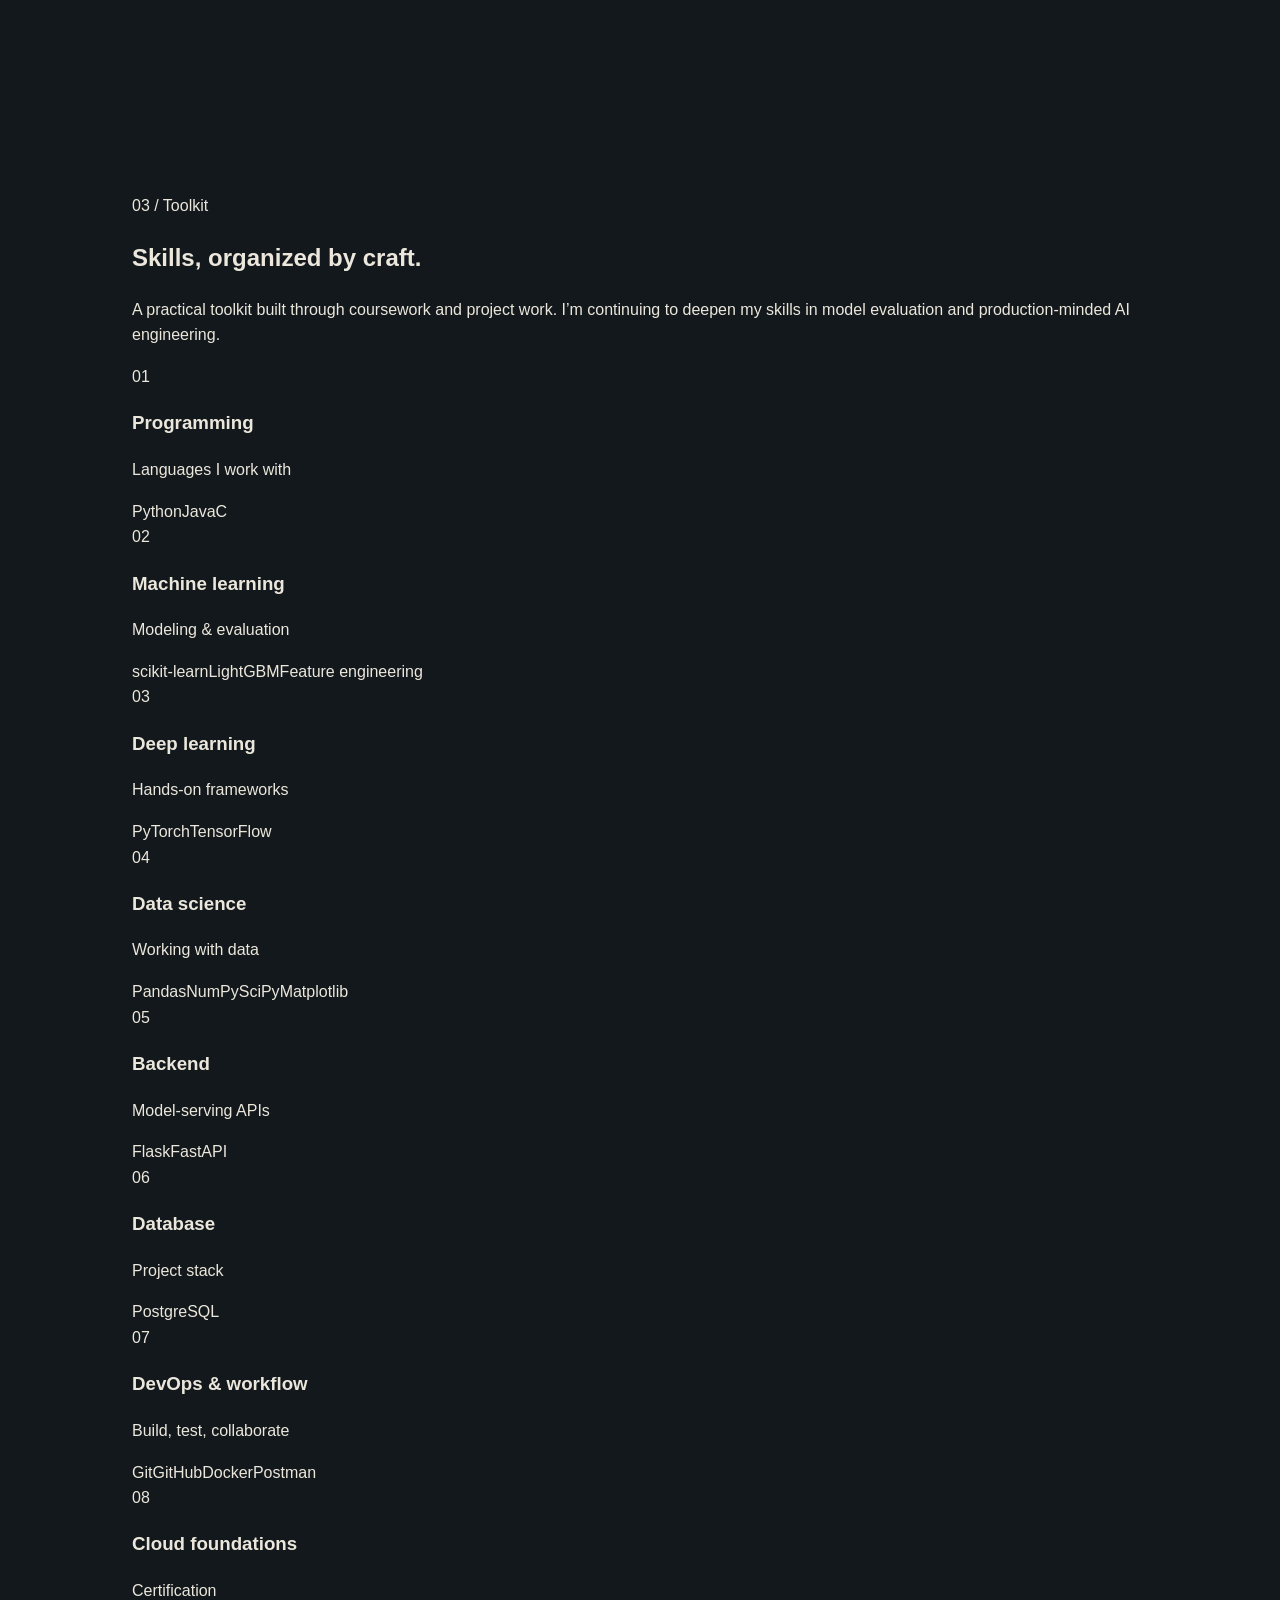
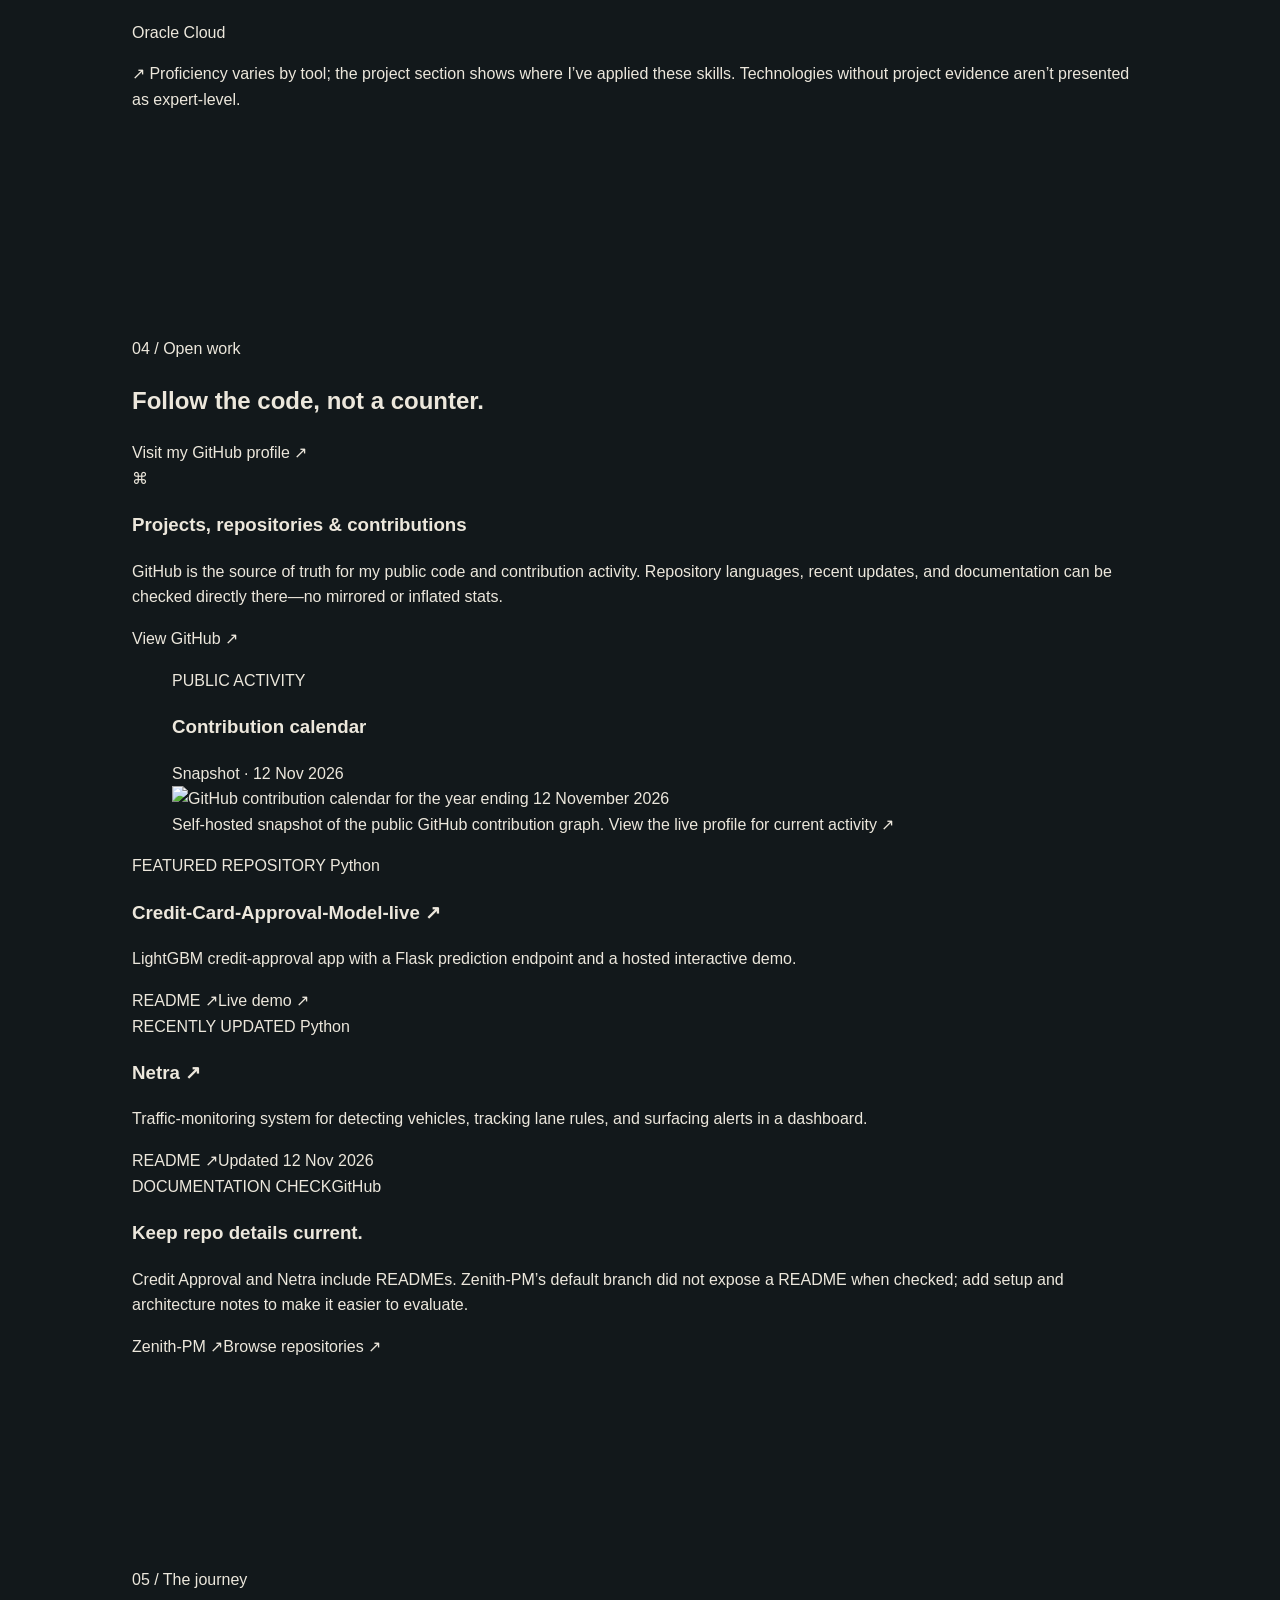
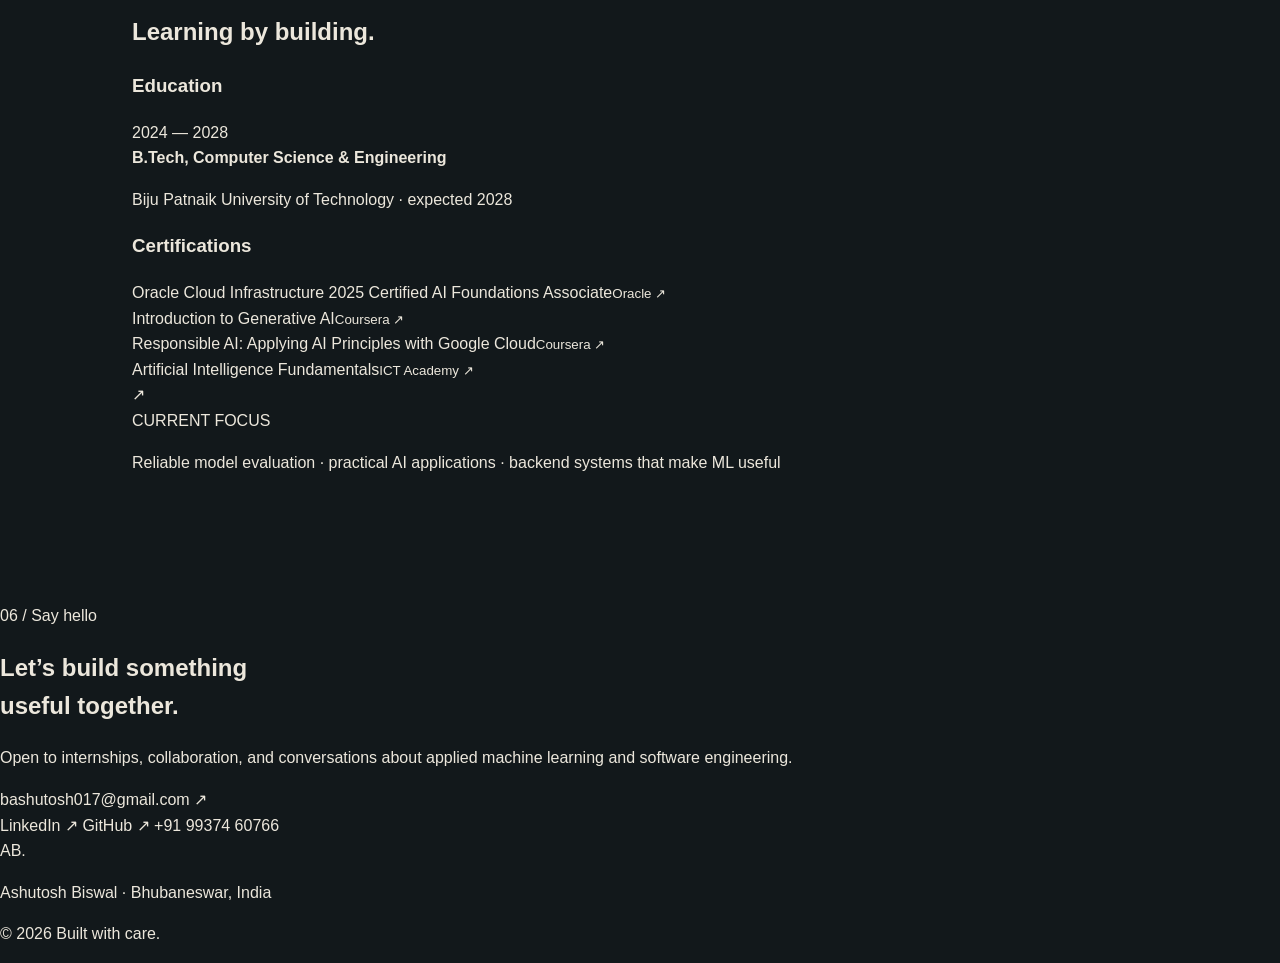
==== commit 8dbc5e9a: "Update print statement from 'Hello' to 'Goodbye' New UI" ====
--- a/index.html
+++ b/index.html
@@ -1,223 +1,306 @@
 <!DOCTYPE html>
 <html lang="en">
 <head>
-<meta charset="UTF-8">
-<meta name="viewport" content="width=device-width, initial-scale=1.0">
-<title>Ashutosh Biswal — ML & Python Developer</title>
-<meta name="description" content="Portfolio of Ashutosh Biswal, a Computer Science student building machine learning models and Python applications.">
-<link rel="icon" type="image/x-icon" href="/assets/favicon.ico">
-<link rel="preconnect" href="https://fonts.googleapis.com">
-<link rel="preconnect" href="https://fonts.gstatic.com" crossorigin>
-<link href="https://fonts.googleapis.com/css2?family=Space+Grotesk:wght@400;500;600;700&family=IBM+Plex+Mono:wght@400;500&family=Inter:wght@400;500;600&display=swap" rel="stylesheet">
-<link rel="stylesheet" href="style.css">
+  <meta charset="UTF-8">
+  <meta name="viewport" content="width=device-width, initial-scale=1">
+  <meta name="theme-color" content="#101318">
+  <meta name="description" content="Ashutosh Biswal is a Computer Science student building practical machine learning systems, AI applications, and dependable backends.">
+  <meta property="og:type" content="website">
+  <meta property="og:title" content="Ashutosh Biswal — Applied ML & Software Engineering">
+  <meta property="og:description" content="Building intelligent systems that solve real-world problems.">
+  <meta property="og:image" content="assets/headshot.jpg">
+  <title>Ashutosh Biswal — Applied ML & Software Engineering</title>
+  <link rel="icon" type="image/x-icon" href="assets/favicon.ico">
+  <link rel="preconnect" href="https://fonts.googleapis.com">
+  <link rel="preconnect" href="https://fonts.gstatic.com" crossorigin>
+  <link href="https://fonts.googleapis.com/css2?family=DM+Mono:wght@400;500&family=DM+Sans:wght@400;500;600;700&family=Space+Grotesk:wght@400;500;600;700&display=swap" rel="stylesheet">
+  <link rel="stylesheet" href="style.css">
 </head>
 <body>
-
-<div class="grid-overlay" aria-hidden="true"></div>
-
-<header class="nav">
-  <a href="#top" class="nav__brand">AB<span class="nav__cursor">_</span></a>
-  <nav class="nav__links">
-    <a href="#about">about</a>
-    <a href="#skills">skills</a>
-    <a href="#projects">projects</a>
-    <a href="#education">education</a>
-    <a href="#contact">contact</a>
-  </nav>
-  <a class="nav__resume" href="mailto:bashutosh017@gmail.com">say hello</a>
-  <button class="nav__toggle" id="navToggle" aria-expanded="false" aria-controls="navMobile" aria-label="Open menu">
-    <span></span><span></span>
-  </button>
-</header>
-
-<nav id="navMobile" class="nav-mobile">
-  <a href="#about">about</a>
-  <a href="#skills">skills</a>
-  <a href="#projects">projects</a>
-  <a href="#education">education</a>
-  <a href="#contact">contact</a>
-</nav>
-
-<main id="top">
-
-  <!-- HERO -->
-  <section class="hero">
-    <div class="hero__text">
-      <p class="hero__kicker">Bhubaneswar, India</p>
-      <h1 class="hero__title">Ashutosh Biswal</h1>
-      <p class="hero__role">Computer Science student building machine&nbsp;learning models and full‑stack Python applications.</p>
-      <p class="hero__desc">Third-year CSE student at BPUT with hands-on experience across the ML pipeline — from cleaning data to shipping the API that serves the model. I like projects where a prediction has to actually work, not just score well in a notebook.</p>
-      <div class="hero__actions">
-        <a href="#projects" class="btn btn--primary">View projects</a>
-        <a href="https://github.com/bashutosh017" target="_blank" rel="noopener" class="btn btn--ghost">GitHub ↗</a>
-      </div>
-    </div>
-
-    <div class="hero__panel">
-      <div class="cell">
-        <div class="cell__bar">
-          <span class="dot dot--r"></span><span class="dot dot--y"></span><span class="dot dot--g"></span>
-          <span class="cell__label">profile.py</span>
-        </div>
-        <div class="cell__body">
-<pre><code><span class="tok-kw">In [1]:</span> <span class="tok-com"># who's building this?</span>
-
-<span class="tok-var">profile</span> = {
-    <span class="tok-str">"name"</span>: <span class="tok-str">"Ashutosh Biswal"</span>,
-    <span class="tok-str">"role"</span>: <span class="tok-str">"ML & Python Developer"</span>,
-    <span class="tok-str">"studying"</span>: <span class="tok-str">"B.Tech CSE, BPUT '28"</span>,
-    <span class="tok-str">"stack"</span>: [
-        <span class="tok-str">"Python"</span>, <span class="tok-str">"scikit-learn"</span>,
-        <span class="tok-str">"TensorFlow"</span>, <span class="tok-str">"PyTorch"</span>,
-        <span class="tok-str">"Flask"</span>, <span class="tok-str">"FastAPI"</span>,
-    ],
-    <span class="tok-str">"currently"</span>: <span class="tok-str">"open to internships"</span>,
-}
-
-<span class="tok-kw">Out[1]:</span> <span class="tok-com">building things that ship.</span></code></pre>
-        </div>
-      </div>
-      <img class="hero__photo" src="assets/headshot.jpg" alt="Portrait of Ashutosh Biswal">
-    </div>
-  </section>
-
-  <!-- ABOUT -->
-  <section id="about" class="section about">
-    <h2 class="section__title">About</h2>
-    <div class="about__grid">
-      <img class="about__photo" src="assets/about.jpg" alt="Ashutosh Biswal standing outdoors">
-      <div class="about__copy">
-        <p>I'm a third-year Computer Science & Engineering student at Biju Patnaik University of Technology, spending most of my time in the space between machine learning and software engineering — training a model is only half the job; the other half is wrapping it in something people can actually use.</p>
-        <p>My work so far has centered on applied ML: cleaning and engineering features out of messy tabular data, building classifiers with scikit-learn and gradient-boosted trees, and prototyping deep learning models with TensorFlow and PyTorch. On the engineering side, I build the APIs and services around those models with Flask and FastAPI, track experiments with Git, and containerize what I ship with Docker.</p>
-        <p>I'm looking for opportunities to bring these skills to a real engineering team — and to keep learning from people who've shipped more than I have.</p>
-      </div>
-    </div>
-  </section>
-
-  <!-- SKILLS -->
-  <section id="skills" class="section skills">
-    <h2 class="section__title">Skills</h2>
-    <div class="terminal">
-      <div class="cell__bar">
-        <span class="dot dot--r"></span><span class="dot dot--y"></span><span class="dot dot--g"></span>
-        <span class="cell__label">~/skills — pip list</span>
-      </div>
-      <div class="terminal__body">
-        <div class="skill-row">
-          <span class="skill-row__label">languages</span>
-          <div class="skill-tags">
-            <span class="tag">Python</span><span class="tag">Java</span><span class="tag">C</span>
+  <a class="skip-link" href="#main">Skip to content</a>
+
+  <header class="site-header">
+    <a class="brand" href="#top" aria-label="Ashutosh Biswal, home">AB<span>.</span></a>
+    <button class="menu-toggle" id="navToggle" type="button" aria-expanded="false" aria-controls="primaryNav" aria-label="Open navigation">
+      <span></span><span></span>
+    </button>
+    <nav class="site-nav" id="primaryNav" aria-label="Main navigation">
+      <a href="#about">About</a>
+      <a href="#experience">Experience</a>
+      <a href="#projects">Projects</a>
+      <a href="#skills">Skills</a>
+      <a href="#activity">GitHub</a>
+      <a href="#contact">Contact</a>
+      <button class="theme-toggle" id="themeToggle" type="button" aria-label="Switch to light theme" title="Switch theme">
+        <svg class="theme-icon theme-icon--sun" viewBox="0 0 24 24" aria-hidden="true"><circle cx="12" cy="12" r="4"></circle><path d="M12 2v2m0 16v2M4.93 4.93l1.42 1.42m11.3 11.3 1.42 1.42M2 12h2m16 0h2M4.93 19.07l1.42-1.42m11.3-11.3 1.42-1.42"></path></svg>
+        <svg class="theme-icon theme-icon--moon" viewBox="0 0 24 24" aria-hidden="true"><path d="M20.2 15.5A8.5 8.5 0 0 1 8.5 3.8 8.5 8.5 0 1 0 20.2 15.5Z"></path></svg>
+      </button>
+    </nav>
+  </header>
+
+  <main id="main">
+    <section class="hero page-wrap" id="top" aria-labelledby="hero-title">
+      <div class="hero-copy">
+        <p class="eyebrow"><span class="status-dot"></span> Computer Science student · Bhubaneswar, India</p>
+        <h1 id="hero-title">Building intelligent systems that solve <span>real-world problems.</span></h1>
+        <p class="hero-intro">I’m Ashutosh Biswal, focused on Machine Learning, AI engineering, backend development, and deploying practical data-driven applications.</p>
+        <div class="hero-focus">
+          <span>Python</span><span>Applied ML</span><span>Model APIs</span><span>Data products</span>
+        </div>
+        <div class="hero-actions">
+          <a class="button button--primary" href="#projects">Explore projects <span aria-hidden="true">↘</span></a>
+          <a class="button button--text" href="mailto:bashutosh017@gmail.com?subject=Resume%20request">Request resume <span aria-hidden="true">↗</span></a>
+        </div>
+        <div class="social-links" aria-label="Professional links">
+          <a href="https://github.com/bashutosh017" target="_blank" rel="noopener noreferrer">GitHub <span aria-hidden="true">↗</span></a>
+          <a href="https://www.linkedin.com/in/connect-ashutosh-biswal/" target="_blank" rel="noopener noreferrer">LinkedIn <span aria-hidden="true">↗</span></a>
+          <a href="mailto:bashutosh017@gmail.com">Email <span aria-hidden="true">↗</span></a>
+        </div>
+      </div>
+      <div class="hero-art" aria-label="A visual overview of my engineering workflow">
+        <div class="hero-art__top"><span>HOW I BUILD</span><span>01 — 04</span></div>
+        <div class="workflow">
+          <div class="workflow-step"><span class="workflow-step__icon">01</span><div><strong>Understand</strong><small>Real problem, real users</small></div></div>
+          <div class="workflow-line"></div>
+          <div class="workflow-step"><span class="workflow-step__icon">02</span><div><strong>Build</strong><small>Data, models, software</small></div></div>
+          <div class="workflow-line"></div>
+          <div class="workflow-step"><span class="workflow-step__icon">03</span><div><strong>Evaluate</strong><small>Evidence over hype</small></div></div>
+          <div class="workflow-line"></div>
+          <div class="workflow-step"><span class="workflow-step__icon workflow-step__icon--last">04</span><div><strong>Ship</strong><small>Useful, maintainable tools</small></div></div>
+        </div>
+        <div class="hero-art__foot"><span>Applied machine learning</span><span class="pulse-mark" aria-hidden="true"></span></div>
+      </div>
+      <a class="scroll-cue" href="#about"><span></span> Scroll to explore</a>
+    </section>
+
+    <section class="section page-wrap" id="about" aria-labelledby="about-title">
+      <div class="section-heading">
+        <p class="eyebrow">01 / About</p>
+        <h2 id="about-title">Curiosity, grounded in engineering.</h2>
+      </div>
+      <div class="about-grid">
+        <div class="about-portrait">
+          <img src="assets/about.jpg" alt="Ashutosh Biswal outdoors" loading="lazy" decoding="async">
+          <span class="portrait-caption">Bhubaneswar, India</span>
+        </div>
+        <div class="about-copy">
+          <p class="lead">I’m a Computer Science &amp; Engineering student at Biju Patnaik University of Technology, interested in the space where machine learning meets useful software.</p>
+          <p>My project work spans tabular data preparation, feature engineering, classification, and the APIs that make a model usable. I care about the whole path: understanding the problem, validating the approach, and making the result accessible beyond a notebook.</p>
+          <p>I’m looking to learn alongside thoughtful engineering teams and contribute to practical AI and backend projects.</p>
+          <div class="about-facts">
+            <div><span class="fact-label">STUDYING</span><strong>B.Tech, Computer Science &amp; Engineering</strong></div>
+            <div><span class="fact-label">UNIVERSITY</span><strong>BPUT · Expected 2028</strong></div>
+            <div><span class="fact-label">OPEN TO</span><strong>Internships &amp; collaboration</strong></div>
           </div>
         </div>
-        <div class="skill-row">
-          <span class="skill-row__label">ml &amp; data</span>
-          <div class="skill-tags">
-            <span class="tag">scikit-learn</span><span class="tag">TensorFlow</span><span class="tag">PyTorch</span><span class="tag">Pandas</span><span class="tag">NumPy</span><span class="tag">SciPy</span><span class="tag">Matplotlib</span>
+      </div>
+    </section>
+
+    <section class="section section--compact" id="experience" aria-labelledby="experience-title">
+      <div class="section-heading">
+        <p class="eyebrow">02 / Experience &amp; collaboration</p>
+        <h2 id="experience-title">Good work is a team effort.</h2>
+      </div>
+      <article class="experience-card">
+        <div class="experience-card__mark" aria-hidden="true">IM</div>
+        <div class="experience-card__body">
+          <div class="project-meta"><span>COLLABORATIVE PROJECT</span><span class="project-status">Team project</span></div>
+          <h3>InternMatch</h3>
+          <p>Worked with a small team on an internship-matching platform, collaborating on product features and the student-to-opportunity matching workflow.</p>
+        </div>
+        <a class="arrow-link" href="#projects">Project details <span aria-hidden="true">↘</span></a>
+      </article>
+    </section>
+
+    <section class="section section--tint" id="projects" aria-labelledby="projects-title">
+      <div class="page-wrap">
+        <div class="section-heading section-heading--row">
+          <div><p class="eyebrow">03 / Selected work</p><h2 id="projects-title">Projects with a purpose.</h2></div>
+          <a class="text-link" href="https://github.com/bashutosh017" target="_blank" rel="noopener noreferrer">All work on GitHub <span aria-hidden="true">↗</span></a>
+        </div>
+
+        <div class="project-grid">
+          <article class="project-card project-card--featured">
+            <div class="project-visual project-visual--credit" role="img" aria-label="Illustration of the credit approval machine learning pipeline">
+              <div class="visual-window">
+                <div class="visual-window__bar"><span></span><span></span><span></span><small>approval_pipeline</small></div>
+                <div class="pipeline">
+                  <div class="pipeline-node"><small>01</small><strong>Applicant<br>data</strong></div><i aria-hidden="true">→</i>
+                  <div class="pipeline-node"><small>02</small><strong>Feature<br>engineering</strong></div><i aria-hidden="true">→</i>
+                  <div class="pipeline-node pipeline-node--accent"><small>03</small><strong>LightGBM<br>classifier</strong></div>
+                </div>
+                <div class="visual-caption"><span>MODEL WORKFLOW</span><span>ILLUSTRATION</span></div>
+              </div>
+            </div>
+            <div class="project-content">
+              <div class="project-meta"><span>01 — MACHINE LEARNING</span><span class="project-status"><i></i> Case study</span></div>
+              <h3>Credit Card Approval Prediction</h3>
+              <p class="project-summary">A tabular classification project exploring how applicant data can support credit approval decisions, with a LightGBM pipeline and a live prediction demo.</p>
+              <div class="project-detail-grid">
+                <div><span>PROBLEM</span><p>Estimate approval outcomes from structured applicant information.</p></div>
+                <div><span>APPROACH</span><p>Feature engineering, class-imbalance handling, and hyperparameter tuning.</p></div>
+                <div><span>MODEL</span><p>LightGBM classifier with a scikit-learn workflow.</p></div>
+                <div><span>EVIDENCE</span><p>README reports holdout metrics; training code and data are needed to reproduce them.</p></div>
+              </div>
+              <div class="project-footer">
+                <div class="tag-list"><span>LightGBM</span><span>scikit-learn</span><span>Pandas</span></div>
+                <div class="project-links">
+                  <a class="arrow-link" href="credit-card-case-study.html">Case study <span aria-hidden="true">↗</span></a>
+                  <a class="arrow-link" href="https://credit-card-approval-model-live.onrender.com" target="_blank" rel="noopener noreferrer">Live demo <span aria-hidden="true">↗</span></a>
+                  <a class="arrow-link" href="https://github.com/bashutosh017/Credit-Card-Approval-Model-live" target="_blank" rel="noopener noreferrer">Source <span aria-hidden="true">↗</span></a>
+                </div>
+              </div>
+            </div>
+          </article>
+
+          <article class="project-card">
+            <div class="project-visual project-visual--match" role="img" aria-label="Illustration of student profiles matched with internship opportunities">
+              <div class="match-board">
+                <div class="match-card"><span class="match-avatar">S</span><span><b>Student profile</b><small>Skills · interests · CGPA</small></span><span class="match-dots">•••</span></div>
+                <div class="match-connector"><span></span><span></span><span></span></div>
+                <div class="match-card match-card--result"><span class="match-symbol">✳</span><span><b>Role recommendations</b><small>Relevant internship matches</small></span><span class="match-score">MATCH</span></div>
+              </div>
+              <span class="visual-label">MATCHING WORKFLOW · ILLUSTRATION</span>
+            </div>
+            <div class="project-content">
+              <div class="project-meta"><span>02 — RECOMMENDATION</span><span class="project-status">Team project</span></div>
+              <h3>InternMatch</h3>
+              <p class="project-summary">A student-to-internship matching concept that uses student profiles and opportunity requirements to surface relevant roles.</p>
+              <div class="project-detail-grid">
+                <div><span>PROBLEM</span><p>Help students navigate opportunities against their skills and profile.</p></div>
+                <div><span>APPROACH</span><p>Random Forest recommendation workflow, as described for the project.</p></div>
+                <div><span>INPUTS</span><p>Student skills and CGPA are part of the described matching profile.</p></div>
+                <div><span>EVIDENCE</span><p>Training data, evaluation, and repository link are not published here.</p></div>
+              </div>
+              <div class="project-footer">
+                <div class="tag-list"><span>Random Forest</span><span>Python</span><span>Teamwork</span></div>
+                <a class="arrow-link" href="https://github.com/bashutosh017" target="_blank" rel="noopener noreferrer">Explore GitHub <span aria-hidden="true">↗</span></a>
+              </div>
+            </div>
+          </article>
+
+          <article class="project-card project-card--roadmap">
+            <div class="roadmap-mark" aria-hidden="true"><span>कृषि</span><b>AI</b><i>✳</i></div>
+            <div class="project-content">
+              <div class="project-meta"><span>03 — IN DEVELOPMENT</span><span class="project-status project-status--muted">Roadmap</span></div>
+              <h3>KrishiAI</h3>
+              <p class="project-summary">Planned agricultural assistant exploring crop-health analysis, agricultural intelligence, and mandi price prediction. This project is not presented as a completed or validated system.</p>
+              <div class="project-footer">
+                <div class="tag-list"><span>AgriTech</span><span>AI concept</span></div>
+                <span class="coming-soon">Work in progress</span>
+              </div>
+            </div>
+          </article>
+        </div>
+      </div>
+    </section>
+
+    <section class="section page-wrap" id="skills" aria-labelledby="skills-title">
+      <div class="section-heading">
+        <p class="eyebrow">03 / Toolkit</p>
+        <h2 id="skills-title">Skills, organized by craft.</h2>
+        <p class="section-intro">A practical toolkit built through coursework and project work. I’m continuing to deepen my skills in model evaluation and production-minded AI engineering.</p>
+      </div>
+      <div class="skills-dashboard">
+        <article class="skill-group"><span class="skill-index">01</span><div><h3>Programming</h3><p>Languages I work with</p></div><div class="skill-items"><span>Python</span><span>Java</span><span>C</span></div></article>
+        <article class="skill-group"><span class="skill-index">02</span><div><h3>Machine learning</h3><p>Modeling &amp; evaluation</p></div><div class="skill-items"><span>scikit-learn</span><span>LightGBM</span><span>Feature engineering</span></div></article>
+        <article class="skill-group"><span class="skill-index">03</span><div><h3>Deep learning</h3><p>Hands-on frameworks</p></div><div class="skill-items"><span>PyTorch</span><span>TensorFlow</span></div></article>
+        <article class="skill-group"><span class="skill-index">04</span><div><h3>Data science</h3><p>Working with data</p></div><div class="skill-items"><span>Pandas</span><span>NumPy</span><span>SciPy</span><span>Matplotlib</span></div></article>
+        <article class="skill-group"><span class="skill-index">05</span><div><h3>Backend</h3><p>Model-serving APIs</p></div><div class="skill-items"><span>Flask</span><span>FastAPI</span></div></article>
+        <article class="skill-group"><span class="skill-index">06</span><div><h3>Database</h3><p>Project stack</p></div><div class="skill-items"><span>PostgreSQL</span></div></article>
+        <article class="skill-group"><span class="skill-index">07</span><div><h3>DevOps &amp; workflow</h3><p>Build, test, collaborate</p></div><div class="skill-items"><span>Git</span><span>GitHub</span><span>Docker</span><span>Postman</span></div></article>
+        <article class="skill-group"><span class="skill-index">08</span><div><h3>Cloud foundations</h3><p>Certification</p></div><div class="skill-items"><span>Oracle Cloud</span></div></article>
+      </div>
+      <p class="skills-note"><span class="note-mark">↗</span> Proficiency varies by tool; the project section shows where I’ve applied these skills. Technologies without project evidence aren’t presented as expert-level.</p>
+    </section>
+
+    <section class="section section--tint" id="activity" aria-labelledby="activity-title">
+      <div class="page-wrap">
+        <div class="section-heading section-heading--row">
+          <div><p class="eyebrow">04 / Open work</p><h2 id="activity-title">Follow the code, not a counter.</h2></div>
+          <a class="text-link" href="https://github.com/bashutosh017" target="_blank" rel="noopener noreferrer">Visit my GitHub profile <span aria-hidden="true">↗</span></a>
+        </div>
+        <div class="github-panel">
+          <div class="github-panel__icon" aria-hidden="true">⌘</div>
+          <div class="github-panel__copy">
+            <h3>Projects, repositories &amp; contributions</h3>
+            <p>GitHub is the source of truth for my public code and contribution activity. Repository languages, recent updates, and documentation can be checked directly there—no mirrored or inflated stats.</p>
           </div>
-        </div>
-        <div class="skill-row">
-          <span class="skill-row__label">backend</span>
-          <div class="skill-tags">
-            <span class="tag">Flask</span><span class="tag">FastAPI</span><span class="tag">PostgreSQL</span><span class="tag">MongoDB</span>
+          <a class="button button--outline" href="https://github.com/bashutosh017" target="_blank" rel="noopener noreferrer">View GitHub <span aria-hidden="true">↗</span></a>
+        </div>
+        <figure class="contributions-card">
+          <div class="contributions-card__head"><div><span class="eyebrow">PUBLIC ACTIVITY</span><h3>Contribution calendar</h3></div><span class="snapshot-date">Snapshot · 12 Nov 2026</span></div>
+          <img src="assets/github-contributions.svg" alt="GitHub contribution calendar for the year ending 12 November 2026" loading="lazy" decoding="async">
+          <figcaption>Self-hosted snapshot of the public GitHub contribution graph. <a href="https://github.com/bashutosh017" target="_blank" rel="noopener noreferrer">View the live profile for current activity ↗</a></figcaption>
+        </figure>
+        <div class="repo-grid" aria-label="Featured public repositories">
+          <article class="repo-card">
+            <div class="repo-card__top"><span>FEATURED REPOSITORY</span><span class="repo-language"><i></i> Python</span></div>
+            <h3><a href="https://github.com/bashutosh017/Credit-Card-Approval-Model-live" target="_blank" rel="noopener noreferrer">Credit-Card-Approval-Model-live ↗</a></h3>
+            <p>LightGBM credit-approval app with a Flask prediction endpoint and a hosted interactive demo.</p>
+            <div class="repo-card__links"><a href="https://github.com/bashutosh017/Credit-Card-Approval-Model-live/blob/main/README.md" target="_blank" rel="noopener noreferrer">README ↗</a><a href="https://credit-card-approval-model-live.onrender.com" target="_blank" rel="noopener noreferrer">Live demo ↗</a></div>
+          </article>
+          <article class="repo-card">
+            <div class="repo-card__top"><span>RECENTLY UPDATED</span><span class="repo-language"><i></i> Python</span></div>
+            <h3><a href="https://github.com/bashutosh017/Netra-An-Automated-Smart-Traffic-Lane-Accident-Monitoring-System" target="_blank" rel="noopener noreferrer">Netra ↗</a></h3>
+            <p>Traffic-monitoring system for detecting vehicles, tracking lane rules, and surfacing alerts in a dashboard.</p>
+            <div class="repo-card__links"><a href="https://github.com/bashutosh017/Netra-An-Automated-Smart-Traffic-Lane-Accident-Monitoring-System/blob/main/README.md" target="_blank" rel="noopener noreferrer">README ↗</a><time datetime="2026-11-12">Updated 12 Nov 2026</time></div>
+          </article>
+          <article class="repo-card repo-card--note">
+            <div class="repo-card__top"><span>DOCUMENTATION CHECK</span><span class="repo-language">GitHub</span></div>
+            <h3>Keep repo details current.</h3>
+            <p>Credit Approval and Netra include READMEs. Zenith-PM’s default branch did not expose a README when checked; add setup and architecture notes to make it easier to evaluate.</p>
+            <div class="repo-card__links"><a href="https://github.com/bashutosh017/Zenith-PM" target="_blank" rel="noopener noreferrer">Zenith-PM ↗</a><a href="https://github.com/bashutosh017" target="_blank" rel="noopener noreferrer">Browse repositories ↗</a></div>
+          </article>
+        </div>
+      </div>
+    </section>
+
+    <section class="section page-wrap" id="journey" aria-labelledby="journey-title">
+      <div class="section-heading">
+        <p class="eyebrow">05 / The journey</p>
+        <h2 id="journey-title">Learning by building.</h2>
+      </div>
+      <div class="journey-grid">
+        <div class="journey-column">
+          <h3>Education</h3>
+          <div class="journey-item"><span class="journey-date">2024 — 2028</span><div><strong>B.Tech, Computer Science &amp; Engineering</strong><p>Biju Patnaik University of Technology · expected 2028</p></div></div>
+        </div>
+        <div class="journey-column">
+          <h3>Certifications</h3>
+          <ul class="cert-list">
+            <li><a href="https://catalog-education.oracle.com/ords/certview/sharebadge?id=CEF68B9917DEB747A6C649C1AF8A13E69504018E63F940E2C3B6FAB4DB45EC8C" target="_blank" rel="noopener noreferrer"><span>Oracle Cloud Infrastructure 2025 Certified AI Foundations Associate</span><small>Oracle ↗</small></a></li>
+            <li><a href="https://www.coursera.org/account/accomplishments/verify/R4QJG4KWF47L" target="_blank" rel="noopener noreferrer"><span>Introduction to Generative AI</span><small>Coursera ↗</small></a></li>
+            <li><a href="https://www.coursera.org/account/accomplishments/verify/NFGU2NR3I445" target="_blank" rel="noopener noreferrer"><span>Responsible AI: Applying AI Principles with Google Cloud</span><small>Coursera ↗</small></a></li>
+            <li><a href="https://www.credly.com/badges/4d975b2f-3b99-4f7e-b25f-8cf0d9aad68c/" target="_blank" rel="noopener noreferrer"><span>Artificial Intelligence Fundamentals</span><small>ICT Academy ↗</small></a></li>
+          </ul>
+        </div>
+      </div>
+      <div class="learning-strip"><span class="learning-icon">↗</span><div><span class="eyebrow">CURRENT FOCUS</span><p>Reliable model evaluation · practical AI applications · backend systems that make ML useful</p></div></div>
+    </section>
+
+    <section class="contact-section" id="contact" aria-labelledby="contact-title">
+      <div class="page-wrap contact-inner">
+        <div><p class="eyebrow">06 / Say hello</p><h2 id="contact-title">Let’s build something<br><span>useful together.</span></h2></div>
+        <div class="contact-copy">
+          <p>Open to internships, collaboration, and conversations about applied machine learning and software engineering.</p>
+          <a class="contact-email" href="mailto:bashutosh017@gmail.com">bashutosh017@gmail.com <span aria-hidden="true">↗</span></a>
+          <div class="contact-socials">
+            <a href="https://www.linkedin.com/in/connect-ashutosh-biswal/" target="_blank" rel="noopener noreferrer">LinkedIn ↗</a>
+            <a href="https://github.com/bashutosh017" target="_blank" rel="noopener noreferrer">GitHub ↗</a>
+            <a href="tel:+919937460766">+91 99374 60766</a>
           </div>
         </div>
-        <div class="skill-row">
-          <span class="skill-row__label">tooling</span>
-          <div class="skill-tags">
-            <span class="tag">Git</span><span class="tag">GitHub</span><span class="tag">Docker</span><span class="tag">Postman</span>
-          </div>
-        </div>
-      </div>
-    </div>
-  </section>
-
-  <!-- PROJECTS -->
-  <section id="projects" class="section projects">
-    <h2 class="section__title">Projects</h2>
-    <div class="project-list">
-
-      <a class="project project--link" href="https://credit-card-approval-model-live.onrender.com/" target="_blank" rel="noopener noreferrer" aria-label="Open the live Credit Card Approval Prediction app">
-        <div class="project__head">
-          <h3>Credit Card Approval Prediction</h3>
-          <span class="project__stat">93% accuracy</span>
-        </div>
-        <p>A machine learning classifier that predicts credit card approval outcomes. Built the full pipeline with Pandas — cleaning, preprocessing, and feature engineering — then trained a LightGBM model with scikit-learn, addressing class imbalance and tuning hyperparameters for real-world reliability rather than just a leaderboard score.</p>
-        <div class="project__tags">
-          <span class="tag">LightGBM</span><span class="tag">scikit-learn</span><span class="tag">Pandas</span>
-        </div>
-        <span class="project__link-cue">Live demo ↗</span>
-      </a>
-
-      <article class="project">
-        <div class="project__head">
-          <h3>InternMatch</h3>
-          <span class="project__stat">Group project</span>
-        </div>
-        <p>An internship and job matching platform that pairs students with roles based on CGPA and skill profile. Collaborated within a small team on feature design and development, working through the platform's matching logic and the surrounding product surface.</p>
-        <div class="project__tags">
-          <span class="tag">Python</span><span class="tag">Team project</span>
-        </div>
-      </article>
-
-    </div>
-    <p class="projects__more">More on <a href="https://github.com/bashutosh017" target="_blank" rel="noopener">github.com/bashutosh017 ↗</a></p>
-  </section>
-
-  <!-- EDUCATION + CERTIFICATIONS -->
-  <section id="education" class="section edu">
-    <h2 class="section__title">Education</h2>
-    <ol class="timeline">
-      <li>
-        <span class="timeline__year">2024 – 2028</span>
-        <div>
-          <h3>B.Tech, Computer Science & Engineering</h3>
-          <p>Biju Patnaik University of Technology (BPUT) · expected 2028</p>
-        </div>
-      </li>
-      <!-- <li>
-        <span class="timeline__year">Class XII</span>
-        <div>
-          <h3>Senior Secondary, CBSE</h3>
-          <p>57.5%</p>
-        </div>
-      </li>
-      <li>
-        <span class="timeline__year">Class X</span>
-        <div>
-          <h3>Secondary, CBSE</h3>
-          <p>81.2%</p>
-        </div>
-      </li> -->
-    </ol>
-
-    <h2 class="section__title section__title--spaced">Certifications</h2>
-    <ul class="certs">
-      <li><a href="https://catalog-education.oracle.com/ords/certview/sharebadge?id=CEF68B9917DEB747A6C649C1AF8A13E69504018E63F940E2C3B6FAB4DB45EC8C" target="_blank" rel="noopener"><span>Oracle Cloud Infrastructure 2025 Certified AI Foundations Associate</span><span class="certs__issuer">Oracle</span></a></li>
-      <li><a href="https://www.coursera.org/account/accomplishments/verify/R4QJG4KWF47L" target="_blank" rel="noopener"><span>Introduction to Generative AI</span><span class="certs__issuer">Coursera</span></a></li>
-      <li><a href="https://www.coursera.org/account/accomplishments/verify/NFGU2NR3I445" target="_blank" rel="noopener"><span>Responsible AI: Applying AI Principles with Google Cloud</span><span class="certs__issuer">Coursera</span></a></li>
-      <li><a href="https://www.credly.com/badges/4d975b2f-3b99-4f7e-b25f-8cf0d9aad68c/" target="_blank" rel="noopener"><span>Artificial Intelligence Fundamentals</span><span class="certs__issuer">ICT Academy</span></a></li>
-    </ul>
-  </section>
-
-  <!-- CONTACT -->
-  <section id="contact" class="section contact">
-    <h2 class="section__title">Get in touch</h2>
-    <p class="contact__lead">Open to internships and entry-level roles in ML and Python engineering. The fastest way to reach me is email.</p>
-    <div class="contact__links">
-      <a href="mailto:bashutosh017@gmail.com">bashutosh017@gmail.com</a>
-      <a href="tel:+919937460766">+91 99374 60766</a>
-      <a href="https://www.linkedin.com/in/connect-ashutosh-biswal/" target="_blank" rel="noopener">LinkedIn ↗</a>
-      <a href="https://github.com/bashutosh017" target="_blank" rel="noopener">GitHub ↗</a>
-    </div>
-  </section>
-
-</main>
-
-<footer class="footer">
-  <span>Ashutosh Biswal — Bhubaneswar, India</span>
-  <p>&copy; 2024-<script>document.write(new Date().getFullYear());</script> Made with HTML, CSS & JS.</p>
-</footer>
-
-<script src="script.js"></script>
+      </div>
+    </section>
+  </main>
+
+  <footer class="site-footer page-wrap">
+    <a class="brand" href="#top" aria-label="Back to top">AB<span>.</span></a>
+    <p>Ashutosh Biswal · Bhubaneswar, India</p>
+    <p>© <span id="year">2026</span> Built with care.</p>
+  </footer>
+
+  <script src="script.js"></script>
 </body>
 </html>
